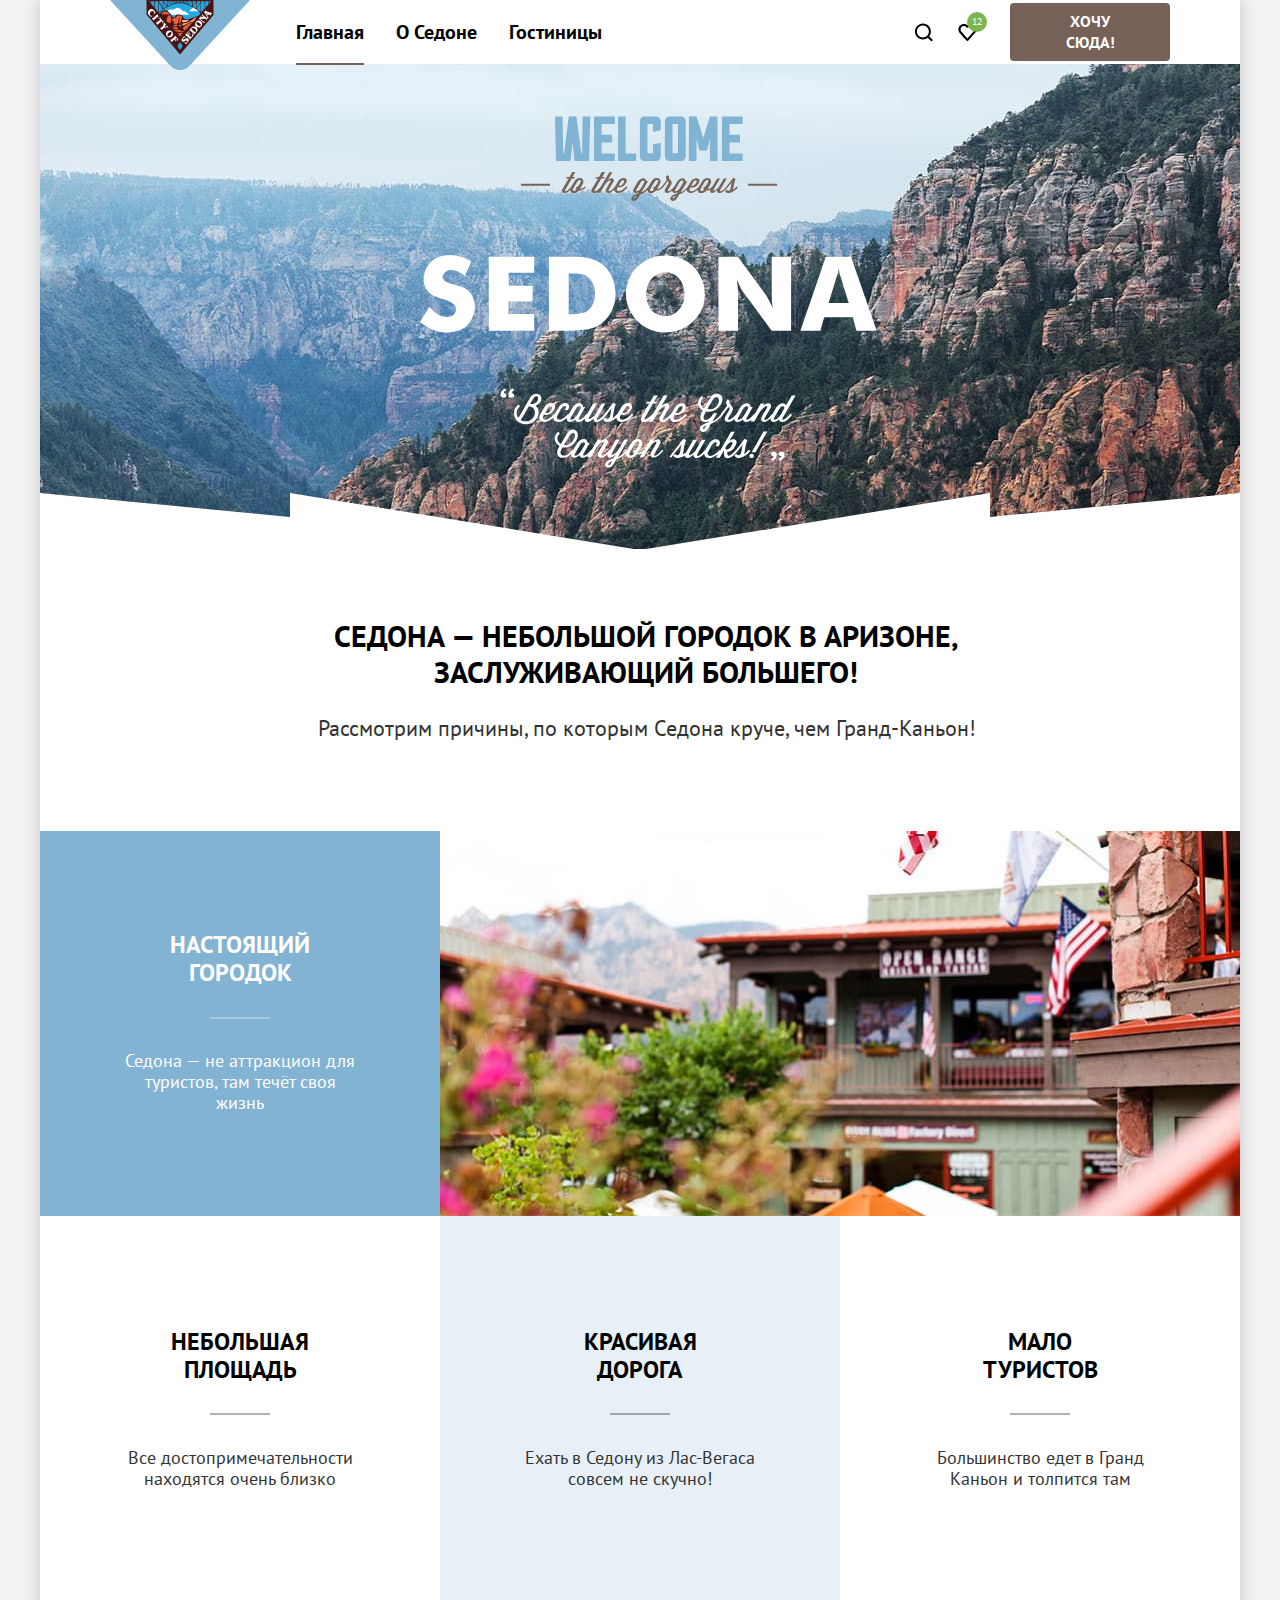
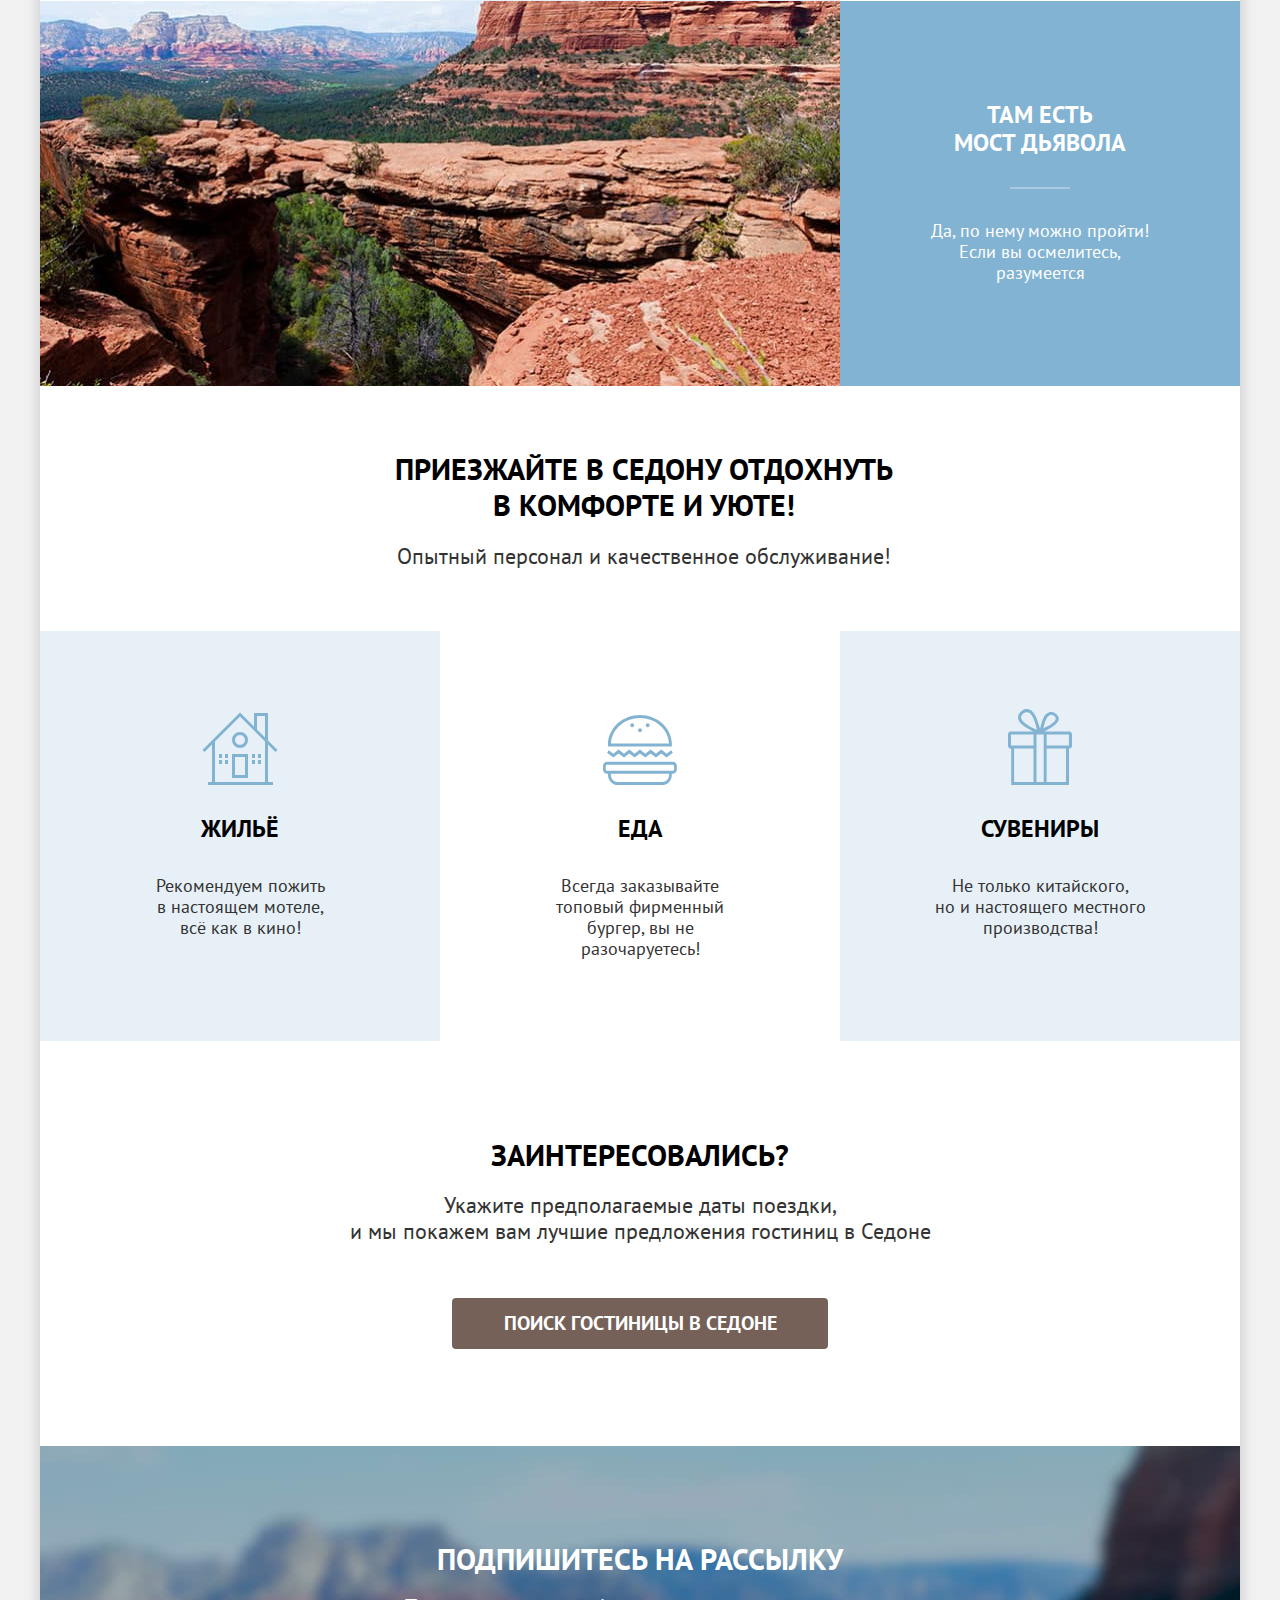
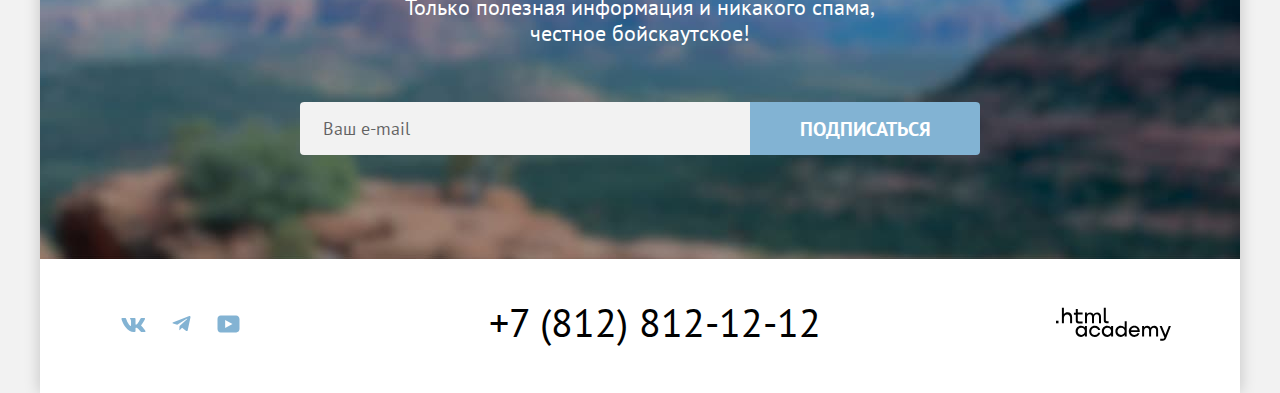
==== index.html @ 220ce532 "Исправляет наполнение контента для  services__card" ====
<!DOCTYPE html>
<html lang="ru">

  <head>
    <meta charset="utf-8">
    <title>HTML Academy: Главная Седона</title>
    <link rel="icon" href="favicon.ico">
    <link rel="icon" type="image/png" sizes="32x32" href="images/favicon.png">
    <link rel="stylesheet" href="./styles/styles.css">
  </head>

  <body>
    <div class="main-container page-shadow">
      <header class="page-header" data-test="header">
        <nav class="page-header__nav">
          <a class="header-logo">
            <img width="140" height="70" src="./images/header-logo.svg" alt="header logo">
          </a>
          <ul class="nav-list menu__nav-list">
            <li class="menu__nav-item">
              <a class="menu__nav-link nav-link-current">Главная</a>
            </li>
            <li class="menu__nav-item">
              <a href="#" class="menu__nav-link">О седоне</a>
            </li>
            <li class="menu__nav-item">
              <a href="./catalog.html" class="menu__nav-link">Гостиницы</a>
            </li>
          </ul>

          <ul class="nav-list menu__nav-user">
            <li class="menu__nav-user-item">
              <a href="#" class="menu__nav-user-link menu__nav-user-search">
                <span class="visually-hidden">Поиск</span>
              </a>
            </li>
            <li class="menu__nav-user-item">
              <a href="#" class="menu__nav-user-link sedona icon-heart">
                <span class="favorite-decor" data-quantity="12"></span>
                <span class="visually-hidden">Избранное</span>
              </a>
            </li>
            <li class="menu__nav-user-item">
              <a href="#" class="menu__nav-user-link btn page-header-btn">Хочу сюда!</a>
            </li>
          </ul>
        </nav>
      </header>
      <main class="main" data-test="main">
        <section class="hero" data-test="hero">
          <h1 class="visually-hidden">Сайт Седона</h1>
          <div class="hero__banner">
            <img width="458" height="352" class="page-header__content__banner-img" src="./images/welcome.svg"
              alt="Welcome to the gogeou sedona 'Becouse the yand canyon aucra!'">
          </div>
        </section>
        <section class="advantages" data-test="advantages">
          <header class="advantages__header">
            <h2 class="title advantages__header-title">
              Седона — небольшой городок в Аризоне, заслуживающий большего!
            </h2>
            <p class="subtext advantages__header-subtitle">
              Рассмотрим причины, по которым Седона круче, чем Гранд-Каньон!
            </p>
          </header>
          <ul class="advantages-list">
            <li class="advantages-item">
              <div class="advantages-item__wrap">
                <div class="advantages__content">
                  <h3 class="advantages__content-title title-primary">Настоящий<br>городок</h3>
                  <p class="advantages__content-subtitle subtext-primary">
                    Седона — не аттракцион для туристов, там течёт своя жизнь
                  </p>
                </div>
                <img width="800" height="352" class="advantages__content-img" src="./images/main-building.jpg"
                  alt="здания с флагами">
              </div>
            </li>
            <li class="advantages-item">
              <div class="advantages-card__wrap">
                <h3 class="advantages__card-title title-primary">Небольшая<br>площадь</h3>
                <p class="advantages__card-text subtext-primary">
                  Все достопримечательности<br>находятся очень близко
                </p>
              </div>
            </li>
            <li class="advantages-item advantages--opacity">
              <div class="advantages-card__wrap">
                <h3 class="advantages__card-title title-primary">Красивая<br>дорога</h3>
                <p class="advantages__card-text subtext-primary">
                  Ехать в Седону из Лас-Вегаса совсем не скучно!
                </p>
              </div>
            </li>
            <li class="advantages-item">
              <div class="advantages-card__wrap">
                <h3 class="advantages__card-title title-primary">Мало<br>туристов</h3>
                <p class="advantages__card-text subtext-primary">
                  Большинство едет в Гранд<br>Каньон и толпится там
                </p>
              </div>
            </li>
            <li class="advantages-item">
              <div class="advantages-item__wrap">
                <img width="800" height="385" class="advantages__content-img" src="./images/rocks.jpg"
                  alt="Деревья на скалах">
                <div class="advantages__content">
                  <h3 class="advantages__content-title title-primary">Там есть<br>мост дьявола</h3>
                  <p class="advantages__content-subtitle subtext-primary">
                    Да, по нему можно пройти! Если вы осмелитесь, разумеется
                  </p>
                </div>
              </div>
            </li>
          </ul>
        </section>
        <section class="services">
          <header class="services__header">
            <h2 class="title services-title">Приезжайте в Седону отдохнуть<br>в комфорте и уюте!</h2>
            <p class="subtext services-text">Опытный персонал и качественное обслуживание!</p>
          </header>
          <ul class="services__cards">
            <li class="services__card services__card--opacity icon-advantage-1">
              <h3 class="services__card-title title-primary">Жильё</h3>
              <p class="services__card-text subtext-primary">
                Рекомендуем пожить<br>в настоящем мотеле,<br>всё как в кино!
              </p>
            </li>
            <li class="services__card icon-advantage-2">
              <span class="icon-advantage "></span>
              <h3 class="services__card-title title-primary">Еда</h3>
              <p class="services__card-text subtext-primary">Всегда заказывайте топовый&nbsp;фирменный бургер, вы не
                разочаруетесь!
              </p>
            </li>
            <li class="services__card services__card--opacity icon-advantage-3">
              <h3 class="services__card-title title-primary">Сувениры</h3>
              <p class="services__card-text subtext-primary">Не только китайского,<br>но и настоящего местного
                производства!
              </p>
            </li>
          </ul>
        </section>
        <section class="search__hotel" data-test="search">
          <div class="search__hotel__block">
            <h2 class="search__hotel-title title">Заинтересовались?</h2>
            <p class="search__hotel-subtext subtext">
              Укажите предполагаемые даты поездки,<br>и мы покажем вам лучшие предложения гостиниц в Седоне
            </p>
            <a class="btn search__hotel-btn" href="#">
              Поиск гостиницы в седоне
            </a>
          </div>
        </section>
        <section class="sending sending--bg" data-test="subscribe">
          <h2 class="title sending__top-title">Подпишитесь на рассылку</h2>
          <p class="subtext sending-text">Только полезная информация и никакого спама,<br>честное бойскаутское!</p>
          <form class="sending__form" action="https://echo.htmlacademy.ru/" method="post">
            <label class="visually-hidden" for="sending-email">Ваш email</label>
            <input class="sending-input" type="email" id="sending-email" name="sending-email" placeholder="Ваш e-mail">
            <button class="btn sending-btn" type="submit">Подписаться</button>
          </form>
        </section>
      </main>
      <footer class="footer" data-test="footer">
        <div class="footer__wrap">
          <ul class="footer__social-list">
            <li class="footer__social-item">
              <a class="footer__social-link icon-vk" href="https://vk.com/htmlacademy" target="_blank">
                <span class="visually-hidden">Перейти на страницу htmlacademy ВКонтакте</span>
                <svg xmlns="http://www.w3.org/2000/svg" width="25" height="14" fill="none">
                  <path fill="#83B3D3" fill-rule="evenodd"
                    d="M23.95.948c.166-.546 0-.948-.795-.948H20.53c-.668 0-.976.347-1.143.73 0 0-1.335 3.196-3.226 5.272-.612.602-.89.793-1.224.793-.167 0-.418-.191-.418-.738V.948c0-.656-.184-.948-.74-.948H9.65c-.417 0-.668.304-.668.593 0 .621.946.765 1.043 2.513v3.798c0 .833-.153.984-.487.984-.89 0-3.055-3.211-4.34-6.885C4.949.288 4.698 0 4.027 0H1.4C.65 0 .5.347.5.73c0 .682.89 4.07 4.145 8.551C6.815 12.341 9.87 14 12.653 14c1.669 0 1.875-.368 1.875-1.003v-2.313c0-.737.158-.884.687-.884.39 0 1.057.192 2.615 1.667C19.61 13.216 19.903 14 20.905 14h2.625c.75 0 1.126-.368.91-1.096-.238-.724-1.088-1.775-2.215-3.022-.612-.71-1.53-1.475-1.81-1.858-.388-.491-.277-.71 0-1.147 0 0 3.2-4.426 3.534-5.929Z"
                    clip-rule="evenodd" />
                </svg>
              </a>
            </li>
            <li class="footer__social-item">
              <a class="footer__social-link icon-telegram" href="https://t.me/htmlacademy" target="_blank">
                <span class="visually-hidden">Перейти на телеграм канал htmlacademy</span>
                <svg xmlns="http://www.w3.org/2000/svg" width="19" height="16" fill="none">
                  <path fill="#83B3D3"
                    d="M17.285.1 1.341 6.247c-1.088.437-1.082 1.044-.2 1.315L5.235 8.84l9.471-5.976c.448-.273.857-.126.52.172L7.554 9.962h-.002.002l-.282 4.22c.413 0 .596-.19.828-.413l1.988-1.934 4.136 3.055c.763.42 1.31.204 1.5-.706L18.438 1.39c.278-1.114-.425-1.619-1.153-1.29Z" />
                </svg>
              </a>
            </li>
            <li class="footer__social-item">
              <a class="footer__social-link icon-youtube" href="https://www.youtube.com/user/htmlacademyru"
                target="_blank">
                <span class="visually-hidden">Перейти на ютуб канал htmlacademy</span>
                <svg xmlns="http://www.w3.org/2000/svg" width="23" height="18" fill="none">
                  <path fill="#83B3D3"
                    d="M19.107.5H3.674C1.814.5.5 2.094.5 3.9v10.094c0 1.912 1.314 3.506 3.174 3.506h15.652c1.642 0 3.174-1.594 3.174-3.4V3.9C22.281 2.094 20.968.5 19.107.5ZM8.162 13.037V4.963L15.495 9l-7.333 4.037Z" />
                </svg>
              </a>
            </li>
          </ul>
          <a href="tel:+78128121212" class="footer__phone">+7 (812) 812-12-12</a>
          <a href="https://htmlacademy.ru/" target="_blank">
            <span class="visually-hidden">Перейти на сайт htmlacademy.ru</span>
            <svg class="footer__logo-link" xmlns="http://www.w3.org/2000/svg" width="115" height="34"
              viewBox="0 0 115 34" fill="none">
              <path d="M0 13.7232V16.3232H2.5V13.7232H0Z" />
              <path
                d="M11.6 5.32324C10 5.32324 8.8 6.02324 8 7.02324H7.9V0.823242H5.9V16.3232H7.9V11.0232C7.9 8.92324 9.2 7.42324 11.2 7.42324C13 7.42324 14.1 8.82324 14.1 10.6232V16.3232H16.1V10.2232C16.2 7.22324 14.3 5.32324 11.6 5.32324Z" />
              <path
                d="M26.6 5.62324H21.8V1.92324H19.8V5.72324H17.9V7.72324H19.8V13.7232C19.8 15.4232 20.8 16.4232 22.5 16.4232H26.6V14.4232H22.9C22.2 14.4232 21.8 14.0232 21.8 13.3232V7.62324H26.6V5.62324Z" />
              <path
                d="M41.1 5.42324C39.5 5.42324 38.2 6.22324 37.6 7.52324H37.5C36.9 6.32324 35.7 5.42324 34.1 5.42324C32.7 5.42324 31.6 6.22324 31 7.22324H30.9V5.62324H29V16.2232H31V10.8232C31 8.82324 32 7.32324 33.6 7.32324C35.1 7.32324 36 8.32324 36 9.92324V16.2232H38V10.6232C38 8.22324 39.4 7.32324 40.6 7.32324C42.1 7.32324 43 8.32324 43 9.92324V16.2232H45V9.72324C45.1 7.22324 43.6 5.42324 41.1 5.42324Z" />
              <path
                d="M47.8 13.5232C47.8 15.2232 48.8 16.2232 50.6 16.2232H52.6V14.2232H50.9C50.2 14.2232 49.8 13.8232 49.8 13.1232V0.823242H47.8V13.5232Z" />
              <path
                d="M28.9 20.5232C28 19.4232 26.7 18.7232 25 18.7232C21.9 18.7232 19.6 21.0232 19.6 24.3232C19.6 27.6232 21.9 29.9232 25 29.9232C26.8 29.9232 28 29.1232 28.8 28.0232H28.9V29.6232H30.9V19.0232H28.9V20.5232ZM25.3 27.9232C23.1 27.9232 21.7 26.3232 21.7 24.3232C21.7 22.3232 23.1 20.7232 25.3 20.7232C27.5 20.7232 28.9 22.3232 28.9 24.3232C28.9 26.2232 27.5 27.9232 25.3 27.9232Z" />
              <path
                d="M44.2 22.8232C43.7 20.4232 41.6 18.7232 38.8 18.7232C35.4 18.7232 33.2 21.2232 33.2 24.3232C33.2 27.4232 35.4 29.9232 38.8 29.9232C41.6 29.9232 43.7 28.1232 44.2 25.7232H42.1C41.7 27.0232 40.4 28.0232 38.8 28.0232C36.6 28.0232 35.2 26.4232 35.2 24.4232C35.2 22.4232 36.6 20.8232 38.8 20.8232C40.4 20.8232 41.6 21.8232 42.1 23.0232H44.2V22.8232Z" />
              <path
                d="M55.1 20.5232C54.2 19.4232 52.9 18.7232 51.2 18.7232C48.1 18.7232 45.8 21.0232 45.8 24.3232C45.8 27.6232 48.1 29.9232 51.2 29.9232C53 29.9232 54.2 29.1232 55 28.0232H55.1V29.6232H57.1V19.0232H55.1V20.5232ZM51.5 27.9232C49.3 27.9232 47.9 26.3232 47.9 24.3232C47.9 22.3232 49.3 20.7232 51.5 20.7232C53.7 20.7232 55.1 22.3232 55.1 24.3232C55.1 26.2232 53.6 27.9232 51.5 27.9232Z" />
              <path
                d="M68.7 20.6232C67.8 19.5232 66.5 18.7232 64.8 18.7232C61.7 18.7232 59.4 21.0232 59.4 24.3232C59.4 27.6232 61.6 29.9232 64.8 29.9232C66.5 29.9232 67.8 29.1232 68.6 28.1232H68.7V29.6232H70.7V14.2232H68.7V20.6232ZM65.1 27.9232C62.9 27.9232 61.5 26.3232 61.5 24.3232C61.5 22.3232 62.9 20.7232 65.1 20.7232C67.3 20.7232 68.7 22.3232 68.7 24.3232C68.6 26.3232 67.2 27.9232 65.1 27.9232Z" />
              <path
                d="M78.3 18.7232C75 18.7232 72.8 21.2232 72.8 24.3232C72.8 27.3232 74.9 29.9232 78.3 29.9232C80.8 29.9232 82.8 28.6232 83.5 26.3232H81.4C80.9 27.3232 79.8 27.9232 78.4 27.9232C76.5 27.9232 75.1 26.6232 75 25.0232H83.8C84 21.4232 81.8 18.7232 78.3 18.7232ZM78.3 20.6232C80 20.6232 81.3 21.6232 81.6 23.2232H75.1C75.4 21.7232 76.6 20.6232 78.3 20.6232Z" />
              <path
                d="M98.2 18.7232C96.6 18.7232 95.3 19.5232 94.6 20.7232H94.5C93.9 19.5232 92.7 18.7232 91.1 18.7232C89.7 18.7232 88.6 19.4232 88 20.5232V19.0232H86.1V29.6232H88.1V24.2232C88.1 22.2232 89.1 20.8232 90.7 20.7232C92.2 20.7232 93.1 21.7232 93.1 23.3232V29.6232H95.1V24.0232C95.1 21.6232 96.5 20.7232 97.7 20.7232C99.2 20.7232 100.1 21.7232 100.1 23.3232V29.6232H102.1V23.1232C102.2 20.5232 100.7 18.7232 98.2 18.7232Z" />
              <path
                d="M109.4 27.8232L105.8 18.9232H103.6L108.4 30.5232C108.1 31.4232 107.7 31.7232 106.7 31.7232H104.2V33.7232H106.7C108.5 33.7232 109.5 32.9232 110.2 31.1232L114.9 18.9232H112.8L109.4 27.8232Z" />
            </svg>
          </a>
        </div>
      </footer>
      <div class="modal__wrapper visually-hidden">
        <div class="modal modal__size">
          <button class="icon-close-btn" id="close" type="button">
            <span class="visually-hidden">Закрыть модальное окно</span>
            <svg xmlns="http://www.w3.org/2000/svg" width="15" height="14" fill="none">
              <path fill="#000"
                d="M14.393 1.292 13.1 0 7.394 5.708 1.685 0 .393 1.292 6.1 7 .393 12.708 1.685 14l5.708-5.708L13.1 14l1.292-1.292L8.685 7l5.708-5.708Z" />
            </svg>
          </button>
          <section class="modal__content">
            <h2 class="title modal-title">Поиск гостиницы в Седоне</h2>
            <form class="modal-form" action="https://echo.htmlacademy.ru/" method="post">
              <div class="field-group modal-form-date">
                <label class="form-label" for="modal-arrival-date">
                  Дата заезда:
                  <span class="modal-arrival-date-subtext">Мы не можем отправить вас в прошлое.</span>
                </label>
                <input class="field" type="text" id="modal-arrival-date" name="modal-arrival-date"
                  placeholder="27 апреля 2020">
              </div>
              <div class="field-group modal-form-date">
                <label class="form-label" for="modal-departure-date">
                  Дата выезда:</label>
                <span class="modal-departure-date-subtext">На эти даты есть свободные номера. Пока есть.</span>
                <input class="field" type="text" id="modal-departure-date" name="modal-departure-date"
                  placeholder="1 сентября 2023">
              </div>
              <div class="modal-form-number-wrap">
                <div class="field-group modal-form-number-adults">
                  <label class="form-label" for="modal-number-adults">
                    Взрослые:</label>
                  <div class="modal-number-input">
                    <button class="modal-number-btn-minus" type="button">
                      <span class="visually-hidden">Уменьшить количество билетов</span>
                      <span class="icon-btn-minus">
                        <svg width="20" height="20" viewBox="0 0 20 20" fill="none" xmlns="http://www.w3.org/2000/svg">
                          <path class="icon-btn-path" d="M3 9V11H17V9H3Z" fill="#756157" />
                        </svg>
                      </span>
                    </button>
                    <input class="field" type="number" id="modal-number-adults" name="modal-number-adults" min="0"
                      placeholder="2">
                    <button class="modal-number-btn-plus" type="button">
                      <span class="visually-hidden">Увеличить количество билетов</span>
                      <span class="icon-btn-plus">
                        <svg xmlns="http://www.w3.org/2000/svg" width="14" height="14" fill="none">
                          <path class="icon-btn-path" fill="#000" d="M14 6H8V0H6v6H0v2h6v6h2V8h6V6Z" />
                        </svg>
                      </span>
                    </button>
                  </div>
                </div>
                <div class="field-group modal-form-number-kids">
                  <label class="form-label" for="modal-number-kids">
                    Дети:</label>
                  <span class="tooltip">
                    <button class="tooltip-toggle tooltip-icon" type="button" aria-labelledby="tooltip-label-date">
                    </button>
                    <span class="tooltip-text" role="tooltip" id="tooltip-label-date">Укажите количество детей, которые
                      будут с вами, возраст которых от 6 до 18 лет. Дети<br>до 6 лет размещаются бесплатно.</span>
                  </span>
                  <div class="modal-number-input">
                    <button class="modal-number-btn-minus" type="button">
                      <span class="visually-hidden">Уменьшить количество билетов</span>
                      <span class="icon-btn-minus">
                        <svg width="20" height="20" viewBox="0 0 20 20" fill="none" xmlns="http://www.w3.org/2000/svg">
                          <path class="icon-btn-path" d="M3 9V11H17V9H3Z" fill="#756157" />
                        </svg>
                      </span>
                    </button>
                    <input class="field" type="number" id="modal-number-kids" name="modal-number-kids" min="0"
                      placeholder="2">
                    <button class="modal-number-btn-plus" type="button">
                      <span class="visually-hidden">Увеличить количество билетов</span>
                      <span class="icon-btn-plus">
                        <svg xmlns="http://www.w3.org/2000/svg" width="14" height="14" fill="none">
                          <path class="icon-btn-path" fill="#000" d="M14 6H8V0H6v6H0v2h6v6h2V8h6V6Z" />
                        </svg>
                      </span>
                    </button>
                  </div>
                </div>
              </div>
              <button type="submit" class="btn modal-search">Найти</button>
            </form>
          </section>
        </div>
      </div>
    </div>
  </body>

</html>
---- styles/styles.css ----
/* Font */

@font-face {
  font-family: "PT Sans";
  font-style: normal;
  font-weight: 400;
  src: local("PT Sans"),
    url("../fonts/ptsans-400.woff2") format("woff2");
  font-display: swap;

}

@font-face {
  font-family: "PT Sans";
  font-style: normal;
  font-weight: 700;
  src: local("PT Sans"),
    url("../fonts/ptsans-700.woff2") format("woff2");
  font-display: swap;

}

:root {
  /* Font */

  --fw-regular: 400;
  --fw-bold: 700;

  /* color */

  /* Text */
  --color-text-primary: #000;
  --color-text-secondary: #333;
  --color-text-brown: #756157;
  --color-text-error: #ff5757;
  --color-text-write: #fff;
  --color-text-opacity: rgba(255, 255, 255, 0.3);

  /* Battons */
  --color-btn-primary: #756157;
  --color-btn-secondary: #82b3d3;
  --color-btn-selected: #7db54f;
  --color-btn-number: rgba(117, 97, 87, 0.30);

  /* Background */
  --bg-basic: rgba(0, 0, 0, 0.30);
  --bg-primary: #82b3d3;
  --bg-secondary: rgba(131, 179, 211);
  --bg-white: #ffffff;

  /* Icons */

  --ico-basic: #000;
  --ico-secondary: #83b3d3;
  --ico-inscriptions: #7db54f;

  /* Forms */

  --form-input: #3f5e72;
  --form-dark-element: #e5e5e5;
  --form-light-element: #f2f2f2;

}

*,
*::before,
*::after {
  box-sizing: border-box;
}


body {
  font-family: "PT Sans", sans-serif;
  font-weight: 400;
  font-size: 18px;
  line-height: 21px;
  background-color: #f2f2f2;
  margin: 0;
  min-width: 1200px;
  height: 100vh;
}

html {
  height: 100%;
}

.main {
  min-height: 100%;
  flex-grow: 1;
}

.footer {
  flex-shrink: 0;
  background: #000;
}

img {
  max-width: 100%;
  height: auto;
  object-fit: contain;

}

.main-container {
  display: flex;
  flex-direction: column;
  min-height: 100%;
  width: 1200px;
  margin: 0 auto;

}

.page-shadow {
  box-shadow: 0 0 15px 0 rgba(0, 0, 0, 0.20);
}

/* General styles */

/* BUTTONS */

.btn {
  height: auto;
  color: var(--color-text-write);
  font-size: 16px;
  text-transform: uppercase;
  font-family: inherit;
  font-weight: var(--fw-bold);
  border-radius: 4px;
  text-align: center;
  text-decoration: none;
  border: none;
  display: inline-block;
  cursor: pointer;
}

.btn:disabled,
.btn:disabled:hover,
.btn:disabled:active,
.btn:disabled:focus {
  opacity: 0.7;
  background-color: #e5e5e5e6;
  cursor: no-drop;
}

.filters__btn-reset:disabled,
.filters__btn-reset:hover:disabled {
  background-color: transparent;
  opacity: 0.9;
  color: rgba(255, 255, 255, 0.999);
}

.details-btn {
  display: inline-block;
  width: 140px;
  background-color: var(--color-btn-primary);
  padding: 8px 26px;
  cursor: pointer;
  text-align: center;
  transition: background-color 0.3s ease-in-out;
}


.details-btn:hover,
.sending-btn:hover {
  background-color: #615048;
}

.details-btn:focus {
  color: #9e9889;
}

.details-btn:active,
.search__hotel-btn:active {
  color: rgba(255, 255, 255, 0.30);
  background-color: #756157;
}

.sending-btn:active,
.modal-search:active,
.filters__btn-apply:active,
.favorites-btn:active {
  color: rgba(255, 255, 255, 0.30);
  background-color: var(--bg-primary);
}

.favorites-btn {
  display: inline-block;
  width: 140px;
  background-color: var(--color-btn-secondary);
  padding: 8px 12px;
  transition: background-color 0.3s ease-in-out;
}

.sending-btn {
  width: 230px;
  border-radius: 0 4px 4px 0;
  background-color: var(--bg-primary);
  padding: 13px 50px 13px 50px;
  font-size: 20px;
  text-align: center;
  transition: background-color 0.3s ease-in-out;
}

.modal-search {
  width: 100%;
  height: 60px;
  line-height: 60px;
  background-color: var(--bg-primary);
  text-align: center;
  margin: 48px auto 0 auto;
  transition: background-color 0.3s ease-in-out;
  border-radius: 10px;
}

.favorites-btn:hover,
.sending-btn:hover,
.modal-search:hover {
  background-color: #68A2CA;
}

.favorites-btn--active {
  background-color: var(--color-btn-selected);
}

.favorites-btn--active:hover,
.favorites-btn--active:active {
  background-color: #6c9e42;
}

.filters__btn-apply {
  padding: 8px 50px;
  width: 190px;
  background-color: var(--color-btn-secondary);
  text-align: center;
  transition: background-color 0.3s ease-in-out;
}

.filters__btn-apply:hover {
  background-color: #68a2ca;
}

.filters__btn-reset {
  padding: 0 50px;
  margin-top: 29px;
  width: 190px;
  height: auto;
  transition: all 0.2s ease-in;
  background: transparent;
  border: 4px solid transparent;

}

.filters__btn-reset:hover {
  color: rgba(255, 255, 255, 0.7);

}

.filters__btn-reset:focus {
  border: 4px solid var(--color-btn-secondary);

}

.filters__btn-reset:active {
  background: transparent;
}

/* END BUTTONS */

.title {

  color: var(--color-text-primary);
  text-align: center;
  font-size: 30px;
  font-weight: 700;
  line-height: 36px;
  text-transform: uppercase;
}

.title-primary {
  margin-bottom: 60px;
  color: var(--color-text-write);
  font-size: 24px;
  text-align: center;
  font-weight: var(--fw-bold);
  line-height: 28px;
  text-transform: uppercase;
}

.subtext {
  color: var(--color-text-secondary);
  text-align: center;
  font-size: 22px;
  font-weight: var(--fw-regular);
  line-height: 26px;
}


.subtext-primary {
  color: var(--bg-white);
  text-align: center;
  font-size: 18px;
  font-weight: var(--fw-regular);
  line-height: 21px;
}

/* Helper styles */

.visually-hidden {
  position: absolute;
  width: 1px;
  height: 1px;
  margin: -1px;
  padding: 0;
  border: 0;
  clip: rect(0 0 0 0);
  overflow: hidden;
}

/* *** -Start Main Page- ***  */

/* START MODAL SEARCH HOTEL SEDONA */


/* MODAL SEARCH HOTEL SEDONA END */



/* -- Page__Header -- */

.page-header {
  z-index: 3;
  background-color: var(--bg-white);

}

.page-header__nav {
  display: flex;
  max-height: 64px;

}

.header-logo {
  margin-left: 70px;
  z-index: 1;
}

.nav-list {
  display: flex;
  justify-content: center;
  align-items: center;
  margin: 0;
  padding: 0;


}

.menu__nav-list {
  margin-left: 46px;
  gap: 32px;
  font-weight: var(--fw-bold);
  list-style: none;

}

.menu__nav-item {
  list-style: none;
}

.menu__nav-link {
  position: relative;
  color: var(--color-text-primary);
  font-size: 20px;
  font-weight: var(--fw-bold);
  text-decoration: none;
  text-transform: capitalize;
  transition: 0.3s ease-in;
}

.menu__nav-link::before {
  position: absolute;
  content: "";
  left: 0;
  right: 0;
  bottom: -20px;
  background-color: var(--color-btn-primary);
  width: 0;
  transition: all 0.3s ease-in;
  z-index: 2;
}

.menu__nav-link:hover::before {
  width: 100%;
  height: 3px;
}

.nav-link-current {
  position: relative;
  font-size: 20px;
  font-weight: 700;
  text-transform: capitalize;
  transition: 0.3s ease-in;
}

.nav-link-current::before {
  position: absolute;
  content: "";
  width: 100%;
  height: 2px;
  right: 0;
  left: 0;
  bottom: -20px;
  background-color: var(--color-btn-primary);
}

.menu__nav-user {
  margin-left: auto;
  margin-right: 70px;
}

.menu__nav-user-item {
  list-style: none;
}

.menu__nav-user-search {
  display: block;
  width: 20px;
  height: 20px;
  background-repeat: no-repeat;
  background-position: center;
  background-image: url('../images/icons/search.svg');
}

.icon-heart {
  position: relative;
  width: 19px;
  height: 17px;
  display: block;
  margin: 0 33px 0 25px;
  background-repeat: no-repeat;
  background-position: center;
  background-image: url('../images/icons/heart.svg');
}

.favorite-decor::after {
  position: absolute;
  content: attr(data-quantity);
  top: -12px;
  right: -10px;
  width: 20px;
  height: 20px;
  color: var(--color-text-write);
  font-size: 10px;
  font-weight: var(--fw-regular);
  line-height: 20px;
  text-align: center;
  background-color: var(--color-btn-selected);
  border-radius: 50%;
}

.page-header-btn {
  width: 160px;
  padding: 8px 34px 8px 34px;
  text-transform: uppercase;
  color: var(--color-text-write);
  background-color: var(--color-btn-primary);
  font-size: 16px;
  transition: background-color 0.3s ease-in-out;

}

.page-header-btn:hover {
  background-color: #615048;

}

.page-header-btn:active {
  opacity: 0.8;

}

/* --Section Hero-- */

.hero {
  min-height: 485px;
  background-image: url('../images/hero-bg.jpg');
  background-size: cover;
  background-repeat: no-repeat;
  position: relative;


}

.hero::after {
  position: absolute;
  content: "";
  left: 0;
  right: 0;
  bottom: -1px;
  background-image: url('../images/hero-bg-decor.svg');
  background-repeat: no-repeat;
  background-position: bottom center;
  z-index: 2;
  width: 100%;
  height: 57px;
}

.hero__banner {
  text-align: center;

}

.page-header__content__banner-img {
  margin: 52px -18px 0 auto;

}

/* --Section Advantages-- */

.advantages {
  width: 100%;
  background-color: var(--bg-white);
}

.advantages__header {
  max-width: 652px;
  margin: 0 auto;
  padding: 45px 0 90px 0;



}

.advantages__header-title {
  margin: 24px -12px 25px 0;

}

.advantages__header-subtitle {
  margin: 25px -13px 0 0;
}

.advantages-list {
  padding: 0;
  margin: 0;
  display: flex;
  flex-wrap: wrap;
}

.advantages-item {
  list-style: none;
}

.advantages-item__wrap {
  display: flex;
  min-height: 352px;

}

.advantages__content {
  max-width: 400px;
  text-align: center;
  padding: 100px 80px 82px 80px;
  background-color: var(--bg-primary);

}

.advantages__content-title {
  position: relative;
  margin: 0;
}

.advantages__content-title::after {
  position: absolute;
  content: '';
  width: 60px;
  height: 2px;
  left: 50%;
  right: 50%;
  transform: translate(-50%, -50%);
  bottom: -33px;
  background-color: rgba(255, 255, 255, 0.30);
}


.advantages__content-subtitle {
  margin: 63px 0 0 0;
}

.advantages-card__wrap {
  display: flex;

}

.advantages-card__wrap {
  padding: 88px 85px 112px 85px;
  display: flex;
  flex-direction: column;
  width: 400px;
}


.advantages--opacity {
  background-color: rgba(131, 179, 211, 0.20);
}

.advantages__card-title {
  position: relative;
  color: var(--color-text-primary);
  margin-bottom: 63px
}

.advantages__card-title::after {
  position: absolute;
  content: '';
  width: 60px;
  height: 2px;
  left: 50%;
  right: 50%;
  transform: translate(-50%, -50%);
  bottom: -32px;
  background: rgba(0, 0, 0, 0.30);
}



.advantages__card-text {
  color: var(--color-text-secondary);
  margin: 0 0 0 0;
}

/* --Section services-- */
.services {
  background-color: var(--bg-white);
}

.services__header {
  max-width: 655px;
  margin: 0 auto 62px auto;
  padding: 41px 0 0 0;
}

.services-title {
  margin: 24px -8px 20px 0;

}

.services-text {
  margin: 0 -7px 0 0
}

.services__cards {
  width: 100%;
  display: flex;
  flex-wrap: wrap;
  padding: 0;
  margin: 0;
}

.services__card {
  display: flex;
  flex-direction: column;
  flex: 1 0 auto;
  position: relative;
  width: 400px;
  padding: 160px 85px 64px 85px;
  list-style: none;
}

.icon-advantage-1::after {
  display: block;
  position: absolute;
  content: '';
  width: 84px;
  height: 84px;
  top: 115px;
  left: 50%;
  right: 50%;
  transform: translate(-50%, -50%);
  background-image: url('../images/icons/advantage-icon-1.svg');
  background-position: center;
  background-repeat: no-repeat;
}

.icon-advantage-2::before {
  position: absolute;
  content: '';
  width: 84px;
  height: 84px;
  transform: translate(-50%, -50%);
  top: 115px;
  left: 50%;
  right: 50%;
  bottom: 49%;
  background-image: url('../images/icons/advantage-icon-2.svg');
  background-position: center;
  background-repeat: no-repeat;
}

.icon-advantage-3::before {
  position: absolute;
  content: '';
  width: 84px;
  height: 84px;
  transform: translate(-50%, -50%);
  top: 115px;
  left: 50%;
  right: 50%;
  bottom: 48%;
  background-image: url('../images/icons/advantage-icon-3.svg');
  background-position: center;
  background-repeat: no-repeat;

}

.services__card--opacity {
  background-color: rgba(131, 179, 211, 0.20);

}

.services__card-title {
  color: var(--color-text-primary);
  margin-bottom: 14px;
}

.services__card-text {
  color: var(--color-text-secondary);
}

/* Search Hotel */

.search__hotel {
  padding: 71px 0 97px 0;
  background-color: var(--bg-white);
}

.search__hotel__block {
  max-width: 600px;
  margin: 0 auto;
}

.search__hotel-title {
  margin: 25px 0 20px 0;

}

.search__hotel-subtext {
  margin: -1px 0 54px 0;
  text-align: center;
  color: var(--color-text-secondary);
}

.search__hotel-btn {
  display: block;
  width: 376px;
  padding: 15px 50px 15px 50px;
  margin: 0 auto;
  text-align: center;
  font-size: 20px;
  background-color: var(--color-btn-primary);
  transition: background-color 0.3s ease-in-out;
}

.search__hotel-btn:hover {
  background-color: #615048;
}


/* Search Hotel Modal */

.modal__wrapper {
  position: fixed;
  left: 0;
  top: 0;
  display: flex;
  width: 100%;
  height: 100%;
  background-color: rgba(242, 242, 242, 0.8);
  z-index: 99;
}

.modal {
  position: relative;
  padding: 64px 70px;
  margin: auto;
  background-color: #fff;
  border-radius: 30px;
  box-shadow: 0 25px 50px 0 rgba(0, 0, 0, 0.15);
}

.modal__size {
  width: 720px;
}

.modal__content {}

.modal-form {
  margin: 0;
}

.icon-close-btn {
  display: flex;
  justify-content: center;
  align-items: center;
  padding: 0;
  position: absolute;
  content: '';
  top: 69px;
  right: 52px;
  width: 52px;
  height: 52px;
  cursor: pointer;
  outline: transparent;
  border-radius: 50%;
  border: none;
  background-color: #f2f2f2;
  background-repeat: no-repeat;
  background-position: center;
  transition: all 0.3s ease-in-out;
}

.icon-close-btn:focus {
  outline: 4px solid #83b3d3;
}

.icon-close-btn:hover {
  background-color: #e6e6e6;
}

.icon-close-btn:active {
  fill: #e6e6e6;
  fill-opacity: 0.3;
}

.modal-title {
  margin: 3px 0 64px 0;
  text-align: left;
}

.field-group {
  display: flex;
  justify-content: center;
  align-items: center;
  max-width: 577px;
  height: 48px;
  margin: 0 0 48px 0;
  padding: 0;
  font-family: "PT Sans", sans-serif;


}

.modal-form-date {
  position: relative;
  gap: 18px;
}

.modal-form-date:after {
  position: absolute;
  content: '';
  right: 13px;
  top: 50%;
  transform: translate(-50%, -50%);
  width: 17px;
  height: 15px;
  background-image: url('../images/icons/calendar.svg');
  cursor: pointer;
}


.modal-arrival-date-subtext {
  position: absolute;
  content: '';
  top: 110%;
  left: 65.3%;
  right: 50%;
  bottom: 0;
  transform: translate(-50%, -50%);
  text-transform: none;
  width: 440px;
  color: var(--color-text-error);
  font-size: 16px;
  font-weight: var(--fw-regular);
  line-height: 21px;
}

.modal-departure-date-subtext {
  position: absolute;
  content: '';
  top: 110%;
  left: 56.1%;
  right: 50%;
  bottom: 0;
  transform: translate(-50%, -50%);
  text-transform: none;
  width: 440px;
  color: var(--color-text-secondary);
  font-size: 16px;
  font-weight: var(--fw-regular);
  line-height: 21px;
  text-align: center;
}



.form-label {
  width: 125px;
  color: var(--color-text-primary);
  font-size: 20px;
  font-weight: var(--fw-bold);
  text-transform: capitalize;
  cursor: pointer;
}


.modal-number-input {
  position: relative;
  background-color: #f2f2f2;
  width: 110px;
  height: 48px;
}

.modal-number-btn-minus,
.modal-number-btn-plus {
  position: absolute;
  padding: 0;
  margin: 0;
  right: 0;
  border: none;
  width: 40px;
  height: 48px;
  background-color: #f2f2f2;
  outline: 4px solid transparent;
  transition: outline 0.3s ease-in-out;
}

.modal-number-btn-minus:focus,
.modal-number-btn-plus:focus {
  outline: 4px solid #83B3D3;
}

.modal-number-btn-minus {
  left: 0;
}

.modal-number-btn-plus {
  right: 0;
}

.icon-btn-minus {
  position: absolute;
  content: '';
  width: 20px;
  height: 20px;
  top: 50%;
  left: 50%;
  right: 50%;
  transform: translate(-50%, -50%);
  cursor: pointer;
}

.icon-btn-minus,
.icon-btn-plus {
  cursor: pointer;

}

.icon-btn-path {
  fill: var(--color-btn-number);
}

.field {
  height: 48px;
  background: #f2f2f2;
  border-radius: 4px;
  border: 3px solid transparent;
  outline: 3px solid transparent;
  color: var(--color-text-primary);
  font-size: 18px;
  font-weight: var(--fw-bold);
  transition: all 0.2s ease-in;
}

.field:hover {
  background: #E6E6E6;
  outline: 0;
  outline-offset: 0;
}

.field:focus {
  border: 3px solid #83b3d3;
  background: #e6e6e6;
  outline: 0;
  outline-offset: 0;
}

.field[type="text"] {
  width: 440px;
  padding: 12px 13px;
  font-family: "PT Sans", sans-serif;
  font-size: 18px;
  font-weight: var(--fw-bold);
}

.field[type="number"] {
  padding: 14px 10px;
  width: 30px;
  height: 40px;
  position: absolute;
  left: 50%;
  right: 50%;
  top: 50%;
  transform: translate(-50%, -50%);
  background: transparent;
  border: none;
  outline: none;
  font-family: "PT Sans", sans-serif;
  font-size: 18px;
  font-weight: var(--fw-bold);

}

.field[type="number"]::-webkit-inner-spin-button,
.field[type="number"]::-webkit-outer-spin-button {
  -webkit-appearance: none;
}

.field::placeholder {
  color: rgba(0, 0, 0, 0.6);
  font-size: 18px;
  font-weight: var(--fw-bold);
  font-family: "PT Sans", sans-serif;
}

.modal-form-number-wrap {
  display: flex;
  column-gap: 87px;
  max-height: 48px;
}

.modal-form-number-adults {
  gap: 12px;
}

.modal-form-number-kids {
  position: relative;
  column-gap: 10px;
}

/* Tooltip */

.tooltip {
  margin-top: 4px;
  margin-left: 2px;
  position: absolute;
  width: 16px;
  height: 16px;
}

.tooltip-toggle {
  border: none;
  background-color: transparent;
  padding: 0;
  margin: 0;
  display: block;
  transition: all 0.3s ease-in;
}

.tooltip-icon::before {
  content: '';
  position: absolute;
  left: -42px;
  top: 40%;
  right: 50%;
  transform: translate(-50%, -50%);
  padding: 0;
  margin: 0;
  display: block;
  width: 26px;
  height: 26px;
  background-repeat: no-repeat;
  background-color: var(--bg-primary);
  border-radius: 50%;
  border: none;
  transition: all 0.3s ease-in;
  cursor: pointer;

}

.tooltip-icon::after {
  content: '';
  position: absolute;
  left: -42px;
  top: 40%;
  right: 50%;
  transform: translate(-50%, -50%);
  width: 100%;
  height: 100%;
  background-image: url('../images/icons/exclamation.svg');
  background-repeat: no-repeat;
  background-position: center;
  cursor: pointer;
}

.tooltip-toggle:hover.tooltip-icon:hover::before {
  background-color: #68a2ca;
}

.tooltip-text {
  position: absolute;
  background-color: rgb(51, 51, 51);
  color: var(--color-text-write);
  font-size: 16px;
  line-height: 20px;
  font-weight: var(--fw-regular);
  text-transform: none;
  padding: 18px 19px 23px 23px;
  border-radius: 8px;
  right: -437%;
  top: 223%;
  width: 256px;
  z-index: 1;
  margin: 0;
  display: none;
}

.tooltip-text:before {
  position: absolute;
  content: '';
  top: -9px;
  left: 45%;
  right: 49%;
  border-left: 13px solid transparent;
  border-right: 13px solid transparent;
  border-bottom: 13px solid #333;
}

.tooltip-toggle:hover + .tooltip-text,
.tooltip-toggle:focus + .tooltip-text {
  display: block;
}

/* Section__Sending */


.sending {
  padding: 95px 70px 104px 70px;
}

.sending--bg {
  background-image: url('../images/subscribe.jpg');
  background-repeat: no-repeat;
  background-size: cover;
}

.sending__top-title {
  margin: 0 0 0 0;
  color: var(--color-text-write);
}

.sending-text {
  margin: 17px 0 56px 0;
  color: var(--color-text-write);
}

.sending__form {
  display: flex;
  justify-content: center;
  max-width: 680px;
  margin: 0 auto;
}

.sending-input {
  padding: 12px 20px;
  margin: 0 -5px 0 0;
  font-family: inherit;
  font-weight: var(--fw-regular);
  font-size: 18px;
  color: var(--color-text-primary);
  background-color: #f2f2f2;
  width: 455px;
  height: auto;
  border-radius: 4px 0 0 4px;
  border: 3px solid transparent;
  outline: none;
  transition: all 0.3s ease-in-out;
}

.sending-input:hover {
  background: #e6e6e6;
  outline: 0;
  outline-offset: 0;
}

.sending-input:focus {
  border-radius: 4px 0 0 4px;
  border: 3px solid #83b3d3;
  background: #e6e6e6;
  outline: 0;
  outline-offset: 0;
}

.sending-input::placeholder {
  color: rgba(0, 0, 0, 0.6);
  font-family: inherit;
  font-size: 18px;
  font-weight: var(--fw-regular);

}

/* Footer */

.footer {
  padding: 52px 0;
  background-color: var(--bg-white);
}

.footer__wrap {
  display: flex;
  justify-content: space-between;
  align-items: center;
  margin: -4px 69px -4px 81px;
}

.footer__social-list {
  display: flex;
  gap: 26px;
  padding: 0;
  margin: 0;
  list-style: none;
}

.footer__social-link {
  text-decoration: none;
  transition: opacity 0.3s ease-in-out;
}

.footer__social-link:active,
.footer__logo-link:active {
  opacity: 0.3;
}

.footer__phone {
  margin: -7px 0 0 13px;
  color: var(--color-text-primary);
  text-align: center;
  font-size: 40px;
  font-weight: var(--fw-regular);
  text-transform: uppercase;
  text-decoration: none;
  transition: all 0.3s ease-in-out;
}

.footer__phone:hover,
.footer__phone:focus {
  color: var(--color-text-brown);
}

.footer__phone:active {
  color: rgba(117, 97, 87, 0.30);
}

.footer__logo-link {
  fill: var(--color-text-primary);
  transition: all 0.3s ease-in-out;
}

.footer__logo-link:hover,
.footer__logo-link:focus {
  fill: var(--color-text-brown);
}

/* *** -End Main Page- ***  */

/* *** -Start Catalog Page- ***  */

/* Section__Filter */

.filter__bg {
  background-image: url('../images/filter-hotel.jpg');
  background-repeat: no-repeat;
  background-size: cover;
}

.filter__header {
  margin: 0 0 39px 0;
}

.filter__header-title {
  margin: 0 0 16px 0;
  color: var(--color-text-write);
  font-size: 60px;
  font-weight: var(--fw-bold);
  line-height: 65px;
}

.breadcrumbs {
  display: flex;
  align-items: center;
  list-style: none;
  padding: 0;
  margin: 0;
}

.breadcrumbs > .breadcrumbs-item:nth-child(2) {
  padding-left: 30px;
  position: relative;
}

.breadcrumbs-item:nth-child(2)::after {
  content: '';
  position: absolute;
  left: 12px;
  right: 0;
  top: 6px;
  bottom: 0;
  background-repeat: no-repeat;
  background-position: center;
  background-image: url('../images/icons/arrow.svg');
  width: 7px;
  height: 10px;

}

.breadcrumbs-link.icon-home::after {
  position: absolute;
  content: '';
  top: 49%;
  left: 6px;
  right: 0;
  transform: translate(-50%, -50%);
  width: 13px;
  height: 12px;
  background-image: url('../images/icons/home.svg');
  background-repeat: no-repeat;
  background-size: cover;
  cursor: pointer;
}

.breadcrumbs-link {
  position: relative;
  color: var(--color-text-write);
  font-size: 16px;
  font-weight: var(--fw-regular);
  line-height: 21px;
  transition: color 0.3s ease-in;
  cursor: pointer;

}

.breadcrumbs-item > .breadcrumbs-link:nth-child(1) {
  display: inline-block;
  width: 13px;
  height: 12px;
}

.breadcrumbs-link:hover {
  color: rgba(255, 255, 255, 0.60);
}

.breadcrumbs-link:active {
  color: rgba(255, 255, 255, 0.30);
}

.filter__hotel {
  padding: 40px 70px 72px 70px;
}

.catalog__filter {
  display: flex;
}

.catalog__filter-group {
  border: none;
  margin: 0;
  padding: 0;
}

.catalog__filter-group:nth-child(1) {
  max-width: 150px;
}

.catalog__filter-group:nth-child(2) {
  max-width: 150px;
  margin-left: 68px;
}

.catalog__filter-group:nth-child(3) {
  margin-left: auto;
  width: 288px;
}

.catalog__filter-title {
  margin-bottom: 32px;
  color: var(--color-text-write);
  font-size: 20px;
  font-weight: var(--fw-bold);
  line-height: 24px;
  text-transform: capitalize;
}

.catalog__filter-list {
  margin: 0;
  padding: 0;
  list-style: none;
}

.catalog__filter-item:not(:last-child) {
  margin-bottom: 19px;
}

.catalog__filter-input[type="checkbox"],
.catalog__filter-input[type="radio"] {
  position: absolute;
  width: 1px;
  height: 1px;
  margin: -1px;
  padding: 0;
  border: 0;
  clip: rect(0 0 0 0);
  overflow: hidden;
}

/* Поведенме псевдоклассов radio и checkbox */

.catalog__filter-control:hover {
  color: rgba(255, 255, 255, 0.7);
}

.catalog__filter-input:disabled + .catalog__filter-radio {
  cursor: no-drop;
  opacity: 0.3;
}

.catalog__filter-input:disabled + .catalog__filter-checkbox {
  cursor: no-drop;
  opacity: 0.3;
}

/* CТИЛИЗАЦИЯ CHECKBOX */

.catalog__filter-checkbox {
  position: relative;
  padding-left: 36px;
  display: inline-block;
}

/* -- CТИЛИЗАЦИЯ ФОНА CHECKBOX СНАРУЖИ -- */

.catalog__filter-checkbox::before {
  position: absolute;
  content: '';
  display: inline-block;
  width: 20px;
  height: 20px;
  border: none;
  border-radius: 4px;
  background-color: var(--bg-white);
  transition: all 0.3s ease-in-out;
  top: 0;
  left: 0;
}

/* -- ВНУТРЕННЯЯ CТИЛИЗАЦИЯ CHECKBOX -- */

.catalog__filter-checkbox::after {
  content: '';
  position: absolute;
  top: 0;
  left: 0;
  display: block;
  width: 10px;
  height: 10px;
  opacity: 0;
  color: #3F5E72;
  transition: all 0.3s ease-in-out;
}

/* -- КЛИК НА CHECKBOX -- */

.catalog__filter-input:checked + .catalog__filter-checkbox::after {
  opacity: 1;
  background-image: url('../images/icons/checkbox.svg');
  width: 20px;
  height: 20px;
  border-radius: 4px;

}

.catalog__filter-input:focus + .catalog__filter-checkbox::after {
  outline: 3px solid var(--color-btn-secondary);
}

/* RADIO */
.catalog__filter-radio,
.catalog__filter-checkbox {
  position: relative;
  padding-left: 36px;
  display: inline-block;
  cursor: pointer;
  color: var(--color-text-write);
  font-size: 18px;
  font-weight: var(--fw-regular);
  transition: all 0.3s ease-in-out;
}

.catalog__filter-radio::before {
  position: absolute;
  content: '';
  display: inline-block;
  width: 20px;
  height: 20px;
  border: none;
  border-radius: 50%;
  background-color: var(--bg-white);
  transition: all 0.3s ease-in-out;
  top: 0;
  left: 0;
}

/* -- ВНУТРЕННЯЯ CТИЛИЗАЦИЯ RADIO -- */

.catalog__filter-radio::after {
  content: '';
  position: absolute;
  display: block;
  color: #3F5E72;
  opacity: 0;
  border-radius: 50%;
  top: 5px;
  left: 5px;
  right: 5px;
  width: 10px;
  height: 10px;
  background-color: #3F5E72;
  transition: all 0.3s ease-in-out;

}

.catalog__filter-input:checked + .catalog__filter-radio::after {
  opacity: 1;
}

.catalog__filter-input:focus + .catalog__filter-radio::before {
  outline: 3px solid var(--color-btn-secondary);
}

.catalog__filter-checkbox:hover::before,
.catalog__filter-radio:hover::before {
  background-color: rgba(255, 255, 255, 0.7);
  width: 20px;
  height: 20px;
}

.catalog__filter-checkbox:active::before,
.catalog__filter-radio:active::before {
  background-color: rgba(255, 255, 255, 0.5);
}

/* -- КОНЕЦ СТИЛИЗАЦИИ КАСТОМНЫХ RADIO, CHECKBOX -- */

/* Range */
.range-scale {
  position: relative;
  height: 4px;
  margin-top: 45px;
  background-color: #5f686d;
}

.range-bar {
  position: absolute;
  height: 4px;
  background-color: var(--bg-white);
}

.range-toggle {
  position: absolute;
  width: 20px;
  height: 20px;
  background: #ffffff;
  border: transparent;
  border-radius: 20%;
  cursor: pointer;
  transition: all 0.3s ease-in;
}

.range-toggle:hover {
  background-color: #dadada;
}

.toggle-min {
  top: -8px;
  left: 0;
}

.toggle-max {
  top: -8px;
  right: -16px;
}

.range-wrapper-inputs {
  display: flex;
  justify-content: center;

}

.catalog-filter-label > .range-input[name="min-price"] {
  border-radius: 4px 0 0 4px;
}

.catalog-filter-label > .range-input[name="max-price"] {
  border-radius: 0 4px 4px 0;
}

.catalog-filter-label {
  width: 143px;
  position: relative;
  cursor: pointer;

}

.catalog-filter-label:not(:last-child) {
  margin-right: 2px;
}

.range-input {
  padding: 12px 45px 12px 20px;
  font: inherit;
  text-align: left;
  background-color: var(--bg-white);
  border: none;
  outline: 3px solid transparent;
  appearance: textfield;
  color: var(--color-text-primary);
  font-size: 18px;
  font-weight: var(--fw-bold);
  transition: all 0.3s ease-in;
}

.range-input-text {
  position: absolute;
  top: 50%;
  transform: translate(-50%, -50%);
  right: 11px;
  color: rgba(0, 0, 0, 0.3);
  font-size: 18px;
  font-weight: var(--fw-regular);

}

.range-input:focus {
  outline: 3px solid #83b3d3;
}

.range-input:hover,
.range-input:focus {
  background-color: #dadada;
}

.range-input::-webkit-outer-spin-button,
.range-input::-webkit-inner-spin-button {
  appearance: none;
  margin: 0;
}

.filters__buttons {
  display: flex;
  justify-content: flex-end;
  flex-direction: column;
  margin-left: 74px;

}

/* End Section__Filter */

/* Section__Catalog__Hotel */

.catalog__hotel {
  padding: 50px 70px 63px 70px;
  background-color: var(--bg-white);
}

/* select__catalog__hotel */

.catalog-search {
  margin: 0 201px 0 0;
  color: var(--color-text-primary);
  font-size: 30px;
  font-weight: var(--fw-bold);
  line-height: 36px;
  text-transform: uppercase;
}

.select__control__wrap {
  display: flex;
  align-items: center;
}

.select-control__inner {
  position: relative;
}

.icon--select-arrow {
  position: absolute;
  content: "";
  right: 16px;
  top: 45%;
  fill: #000;
  transform: translate(0, -50%) rotate(0);
  transition: all 0.3s ease-in;
  z-index: 1;
  pointer-events: none;
  width: 21px;
  height: 20px;
}

.select-control {
  padding: 14px 34px 14px 20px;
  width: 292px;
  height: 49px;
  background-color: var(--bg-white);
  border-radius: 4px;
  border: 2px solid #e5e5e5;
  appearance: none;
  -webkit-appearance: none;
  -moz-appearance: none;
  color: var(--color-text-secondary);
  cursor: pointer;
  font-size: 18px;
  font-family: inherit;
  font-weight: var(--fw-regular);
  line-height: 16px;
  transition: all 0.3s ease-in;
}

.select-option {
  font-family: "PT Sans", sans-serif;
  font-weight: var(--fw-regular);
  font-size: 18px;
  cursor: pointer;
}

.select-control:focus + .icon--select-arrow {
  transform: translate(0, -50%) rotate(180deg);
}

.select-control:focus,
.select-control:hover {
  outline: none;
  border: 2px solid var(--color-btn-secondary);
}

.select-control:disabled {
  border: 2px solid rgba(0, 0, 0, 0.30);
  color: rgba(0, 0, 0, 0.30);
}

.select-control:disabled + .icon--select-arrow {
  fill: rgba(0, 0, 0, 0.30);
}

.type__card-list {
  display: flex;
  margin: 0 0 0 71px;
  padding: 0;
  list-style: none;

}

.type__card-item:not(:last-child) {
  margin-right: 10px;
}

.type__card-link {
  display: inline-block;
  width: 40px;
  height: 40px;
}

.icon--view__card__btn {
  padding: 0;
  background-image: url('../images/icons/view-card-btn-icon.svg');
  background-color: transparent;
  background-repeat: no-repeat;
  background-position: center;
  outline: none;
  border-radius: 4px;
  border: 3px solid #e5e5e5;
  cursor: pointer;
  width: 45px;
  height: 48px;
}

.icon--view__gallery__btn {
  padding: 0;
  background-image: url('../images/icons/view-gallery-btn-icon.svg');
  background-color: transparent;
  background-repeat: no-repeat;
  background-position: center;
  outline: none;
  border-radius: 4px;
  border: 3px solid #e5e5e5;
  cursor: pointer;
  width: 45px;
  height: 48px;
}

.icon--view__list__btn {
  padding: 0;
  background-image: url('../images/icons/view-list-btn-icon.svg');
  background-color: transparent;
  background-repeat: no-repeat;
  background-position: center;
  outline: none;
  border-radius: 4px;
  border: 3px solid #e5e5e5;
  cursor: pointer;
  width: 45px;
  height: 48px;
}

.icon--view__card__btn.active,
.icon--view__list.active,
.icon--view__gallery.active {
  border-radius: 4px;
  border: 3px solid var(--ico-basic);
}


/* == Cards == */

.cards {
  margin: 40px 0 0 0;
  padding: 0;
  display: flex;
  flex-wrap: wrap;
  column-gap: 20px;
  row-gap: 19px;
  border-bottom: 1px solid #e6e6e6;
  list-style: none;
}

.card-item {
  padding: 17px 20px 21px 20px;
  width: 340px;
  border-radius: 4px;
  border: 1px solid #e6e6e6;
}

.card__title-link {
  text-decoration: none;
}

.card-title {
  margin: 13px 0 18px 0;
  color: var(--color-text-primary);
  font-size: 24px;
  font-weight: var(--fw-bold);
  line-height: 28px;
}

.card__info {
  display: flex;
  justify-content: space-between;
  margin-bottom: 14px;
  color: var(--color-text-secondary);
  font-size: 18px;
  font-weight: var(--fw-regular);
  line-height: 21px;

}

.card-name,
.card-price {
  margin: 0;
  font-weight: var(--fw-regular);
}

.card__buttons {
  display: flex;
  justify-content: space-between;
  margin-bottom: 12px;
}

.card__stars__wrap {
  position: relative;
  max-width: 300px;
  display: flex;
  justify-content: space-between;
  align-items: center;
}

.card__star--icon::after {
  content: '';
  position: absolute;
  left: 44px;
  right: 50%;
  transform: translate(-50%, -50%);
  bottom: 3px;
  background-image: url('../images/icons/star.svg');
  background-repeat: space repeat;
  height: 17px;
}

.card__star--four::after {
  content: '';
  position: absolute;
  width: 89px;
}

.card__star--three::after {
  content: '';
  position: absolute;
  left: 32px;
  width: 66px;
}

.card__star--two::after {
  content: '';
  position: absolute;
  left: 20px;
  width: 48px;
}

.card__star-rating {
  padding: 14px 23px 8px 23px;
  display: flex;
  justify-content: space-between;
  align-items: center;
  text-transform: uppercase;
  text-align: center;
  background-color: #f2f2f2;
  border-radius: 4px;
  font-size: 16px;
  font-weight: var(--fw-regular);
  line-height: 20px;
}

/* Start Вертикальная раскладка карточек списком */

.cards.list {
  flex-direction: column;
}

.cards.list .card-item {
  display: flex;
  align-items: center;
  width: 711px;
  margin: 0;
  margin-bottom: 30px;
}

.cards.list .card-img {
  width: 340px;
  height: 211px;
  margin: 0;
  object-fit: cover;
}

.cards.list .card__img-link {
  margin-right: 30px;
}

.cards.list .card-title {
  margin: 0;
  margin-bottom: 10px;
}

.cards.list .card-content {
  max-width: 345px;
}

.cards.list .card-price {
  margin: 0;
}

.cards.list .card__buttons {
  gap: 20px;
}

/* END Вертикальная раскладка карточек списком */

/* == End Cards == */

/* == Pagination Start == */

.pagination-list {
  padding: 0;
  margin: 77px 0 0 0;
  list-style: none;
  display: flex;
  align-items: center;
  justify-content: flex-start;
  gap: 8px;
}

.pagination-span {
  padding: 16px 24px 17px 24px;
  display: block;
  background-color: transparent;
  text-align: center;
}

.pagination-link {
  display: block;
  min-width: 60px;
  padding: 2px 10px 2px 10px;
  line-height: 55px;
  text-align: center;
  text-decoration: none;
  font-size: 20px;
  font-weight: var(--fw-bold);
  background-color: var(--bg-secondary);
  border-radius: 4px;
  text-transform: uppercase;
  color: var(--color-text-write);
  transition: color 0.3s ease-in-out;
}

.pagination-link:active {
  color: rgba(255, 255, 255, 0.30);
}

.pagination-link--active {
  background-color: #f2f2f2;
  color: var(--color-text-primary);

}

/* == Pagination End == */

/* Sending__Catalog */

.sending__catalog {
  background-color: var(--bg-white);
}

.sending__catalog-title {
  color: var(--color-text-primary);
}

.sending__catalog-subtext {
  color: var(--color-text-secondary);
}

/* *** -End Catalog Page- ***  */
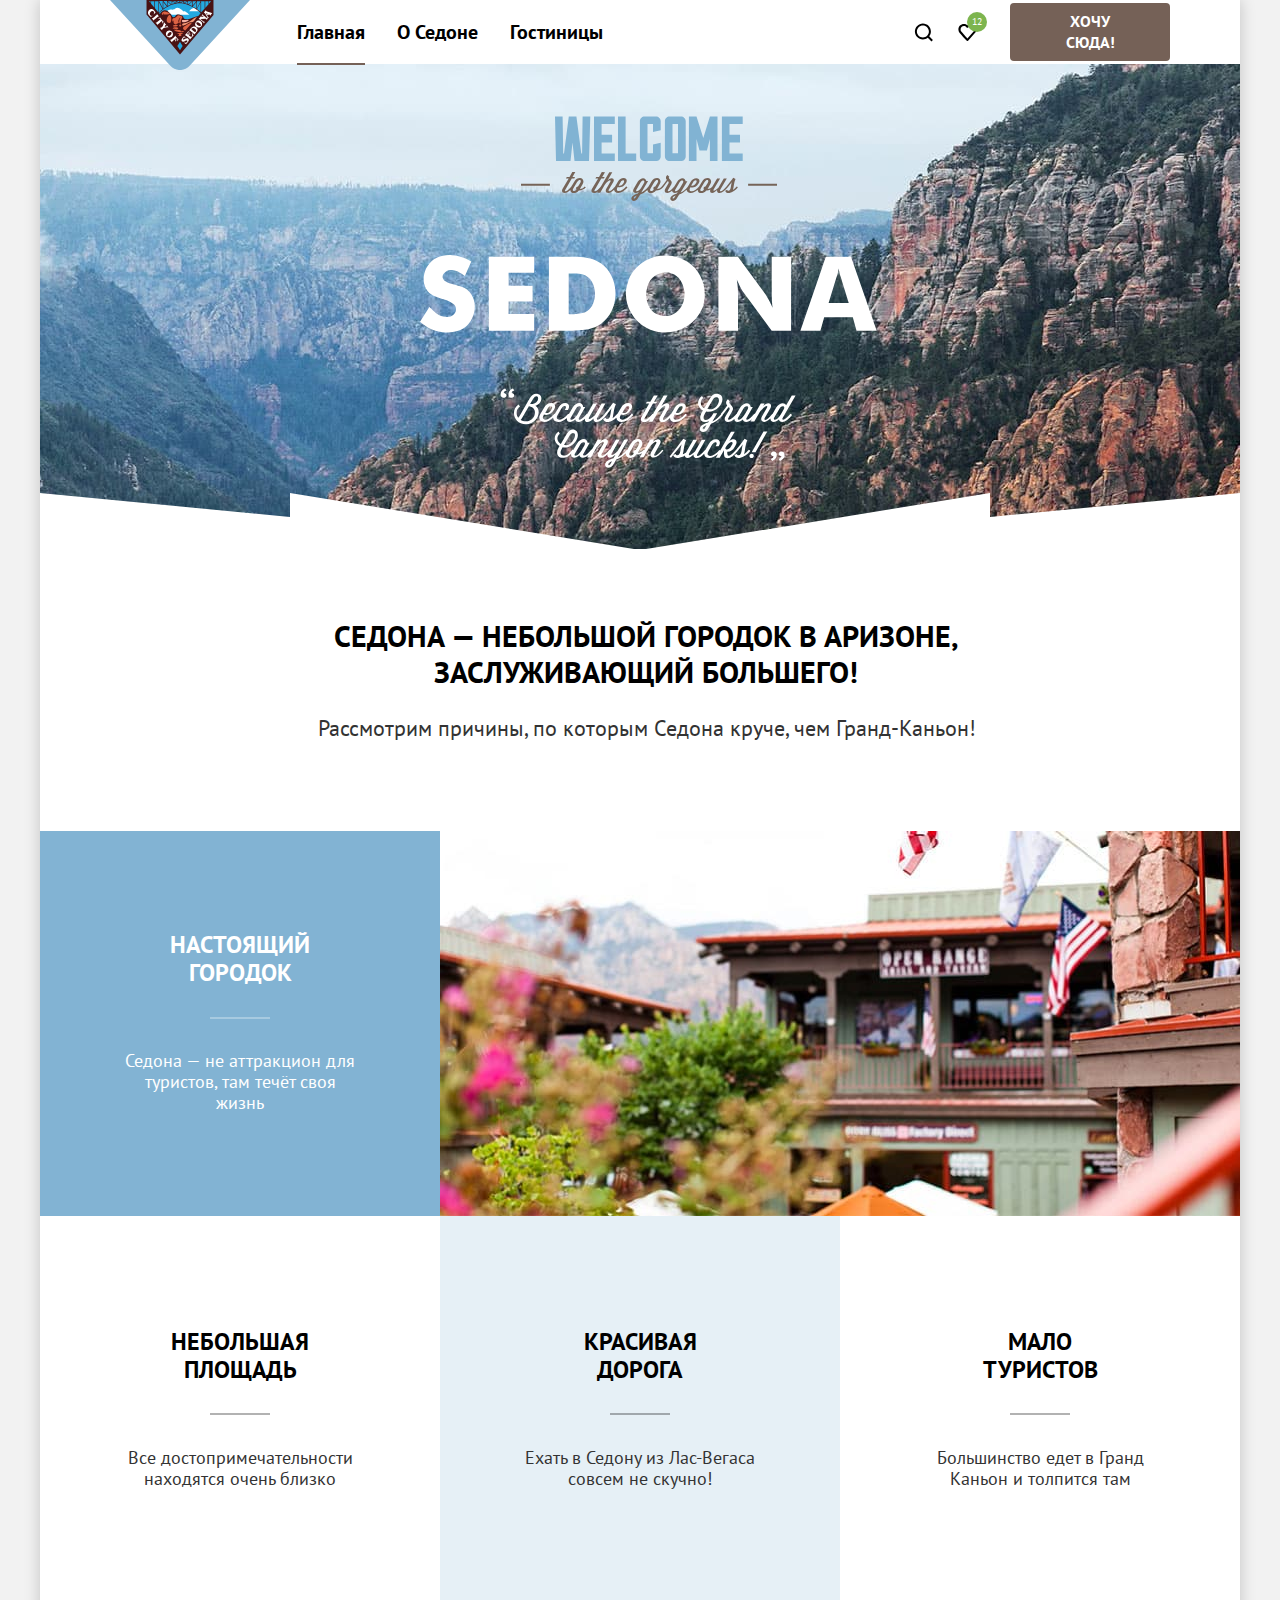
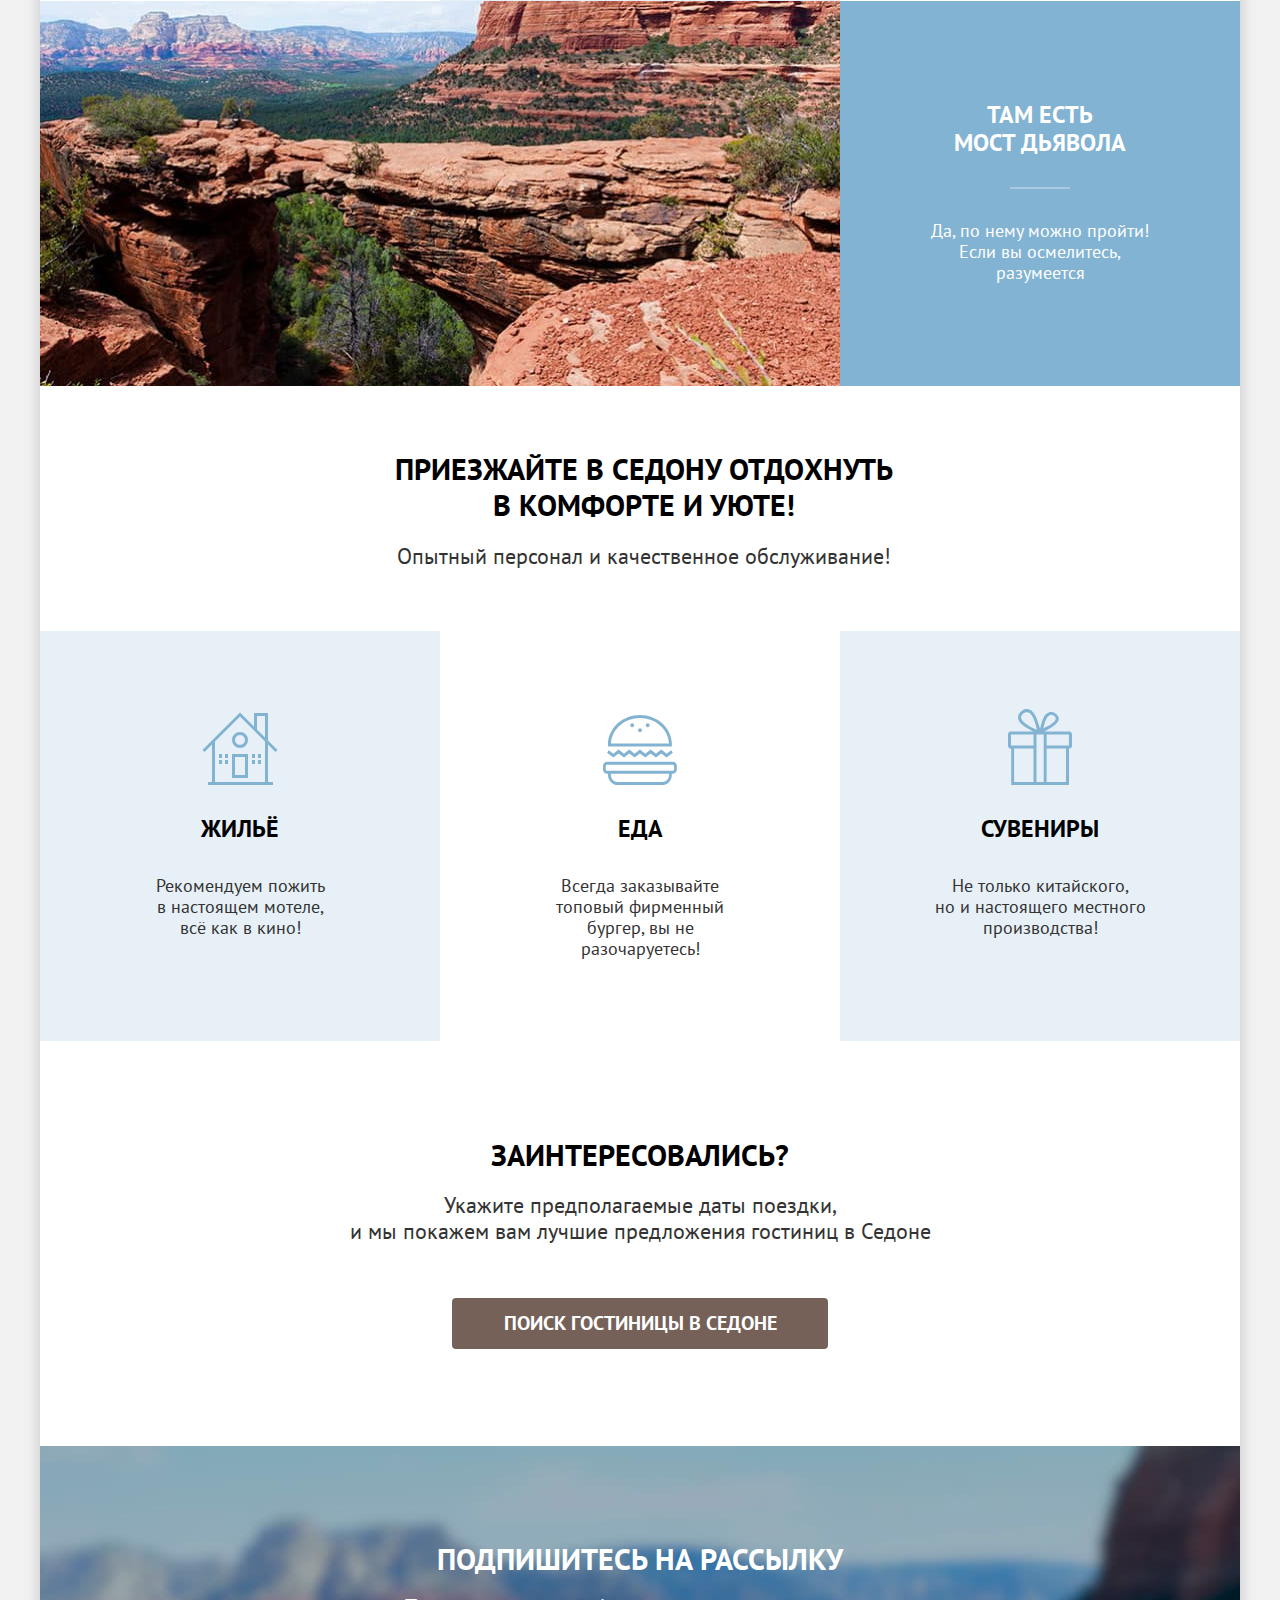
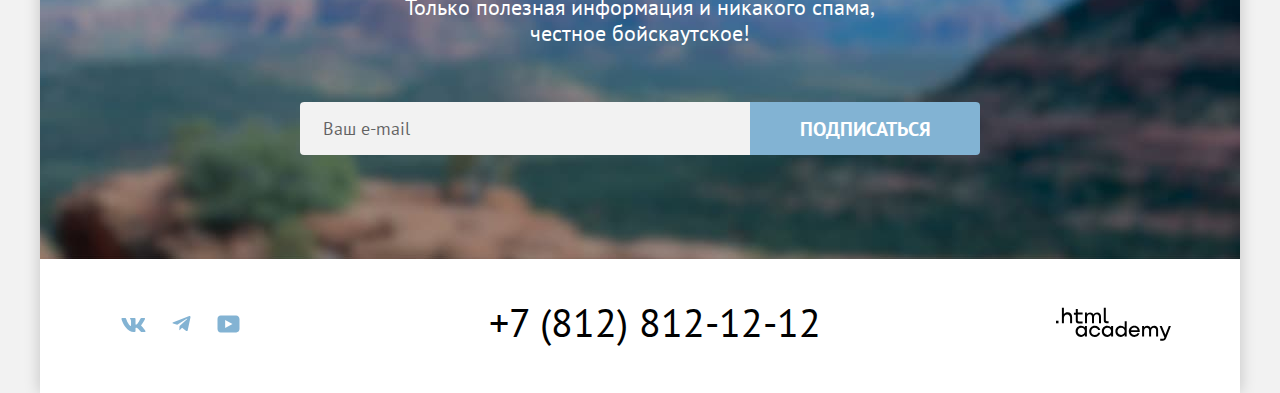
==== commit 83b95941: "исправлят focus footer" ====
--- a/index.html
+++ b/index.html
@@ -21,27 +21,26 @@
               <a class="menu__nav-link nav-link-current">Главная</a>
             </li>
             <li class="menu__nav-item">
-              <a href="#" class="menu__nav-link">О седоне</a>
+              <a class="menu__nav-link" href="#">О седоне</a>
             </li>
             <li class="menu__nav-item">
-              <a href="./catalog.html" class="menu__nav-link">Гостиницы</a>
-            </li>
-          </ul>
-
+              <a class="menu__nav-link" href="./catalog.html">Гостиницы</a>
+            </li>
+          </ul>
           <ul class="nav-list menu__nav-user">
             <li class="menu__nav-user-item">
-              <a href="#" class="menu__nav-user-link menu__nav-user-search">
+              <a class="menu__nav-user-link menu__nav-user-search" href="#">
                 <span class="visually-hidden">Поиск</span>
               </a>
             </li>
             <li class="menu__nav-user-item">
-              <a href="#" class="menu__nav-user-link sedona icon-heart">
+              <a class="menu__nav-user-link icon-heart" href="#">
                 <span class="favorite-decor" data-quantity="12"></span>
                 <span class="visually-hidden">Избранное</span>
               </a>
             </li>
             <li class="menu__nav-user-item">
-              <a href="#" class="menu__nav-user-link btn page-header-btn">Хочу сюда!</a>
+              <a class="menu__nav-user-link btn page-header-btn" href="#">Хочу сюда!</a>
             </li>
           </ul>
         </nav>
@@ -50,7 +49,7 @@
         <section class="hero" data-test="hero">
           <h1 class="visually-hidden">Сайт Седона</h1>
           <div class="hero__banner">
-            <img width="458" height="352" class="page-header__content__banner-img" src="./images/welcome.svg"
+            <img class="page-header__content__banner-img" width="458" height="352" src="./images/welcome.svg"
               alt="Welcome to the gogeou sedona 'Becouse the yand canyon aucra!'">
           </div>
         </section>
@@ -72,7 +71,7 @@
                     Седона — не аттракцион для туристов, там течёт своя жизнь
                   </p>
                 </div>
-                <img width="800" height="352" class="advantages__content-img" src="./images/main-building.jpg"
+                <img class="advantages__content-img" width="800" height="352" src="./images/main-building.jpg"
                   alt="здания с флагами">
               </div>
             </li>
@@ -88,7 +87,7 @@
               <div class="advantages-card__wrap">
                 <h3 class="advantages__card-title title-primary">Красивая<br>дорога</h3>
                 <p class="advantages__card-text subtext-primary">
-                  Ехать в Седону из Лас-Вегаса совсем не скучно!
+                  Ехать в Седону из Лас-Вегаса<br>совсем не скучно!
                 </p>
               </div>
             </li>
@@ -102,7 +101,7 @@
             </li>
             <li class="advantages-item">
               <div class="advantages-item__wrap">
-                <img width="800" height="385" class="advantages__content-img" src="./images/rocks.jpg"
+                <img class="advantages__content-img" width="800" height="385" src="./images/rocks.jpg"
                   alt="Деревья на скалах">
                 <div class="advantages__content">
                   <h3 class="advantages__content-title title-primary">Там есть<br>мост дьявола</h3>
@@ -166,40 +165,38 @@
         <div class="footer__wrap">
           <ul class="footer__social-list">
             <li class="footer__social-item">
-              <a class="footer__social-link icon-vk" href="https://vk.com/htmlacademy" target="_blank">
+              <a class="footer__social-link icon-vk" href="https://vk.com/htmlacademy" rel="noreferrer">
+                <svg xmlns="http: //www.w3.org/2000/svg" width="25" height="14">
+                  <path
+                    d="M23.95.948c.166-.546 0-.948-.795-.948H20.53c-.668 0-.976.347-1.143.73 0 0-1.335 3.196-3.226 5.272-.612.602-.89.793-1.224.793-.167 0-.418-.191-.418-.738V.948c0-.656-.184-.948-.74-.948H9.65c-.417 0-.668.304-.668.593 0 .621.946.765 1.043 2.513v3.798c0 .833-.153.984-.487.984-.89 0-3.055-3.211-4.34-6.885C4.949.288 4.698 0 4.027 0H1.4C.65 0 .5.347.5.73c0 .682.89 4.07 4.145 8.551C6.815 12.341 9.87 14 12.653 14c1.669 0 1.875-.368 1.875-1.003v-2.313c0-.737.158-.884.687-.884.39 0 1.057.192 2.615 1.667C19.61 13.216 19.903 14 20.905 14h2.625c.75 0 1.126-.368.91-1.096-.238-.724-1.088-1.775-2.215-3.022-.612-.71-1.53-1.475-1.81-1.858-.388-.491-.277-.71 0-1.147 0 0 3.2-4.426 3.534-5.929Z" />
+                </svg>
                 <span class="visually-hidden">Перейти на страницу htmlacademy ВКонтакте</span>
-                <svg xmlns="http://www.w3.org/2000/svg" width="25" height="14" fill="none">
-                  <path fill="#83B3D3" fill-rule="evenodd"
-                    d="M23.95.948c.166-.546 0-.948-.795-.948H20.53c-.668 0-.976.347-1.143.73 0 0-1.335 3.196-3.226 5.272-.612.602-.89.793-1.224.793-.167 0-.418-.191-.418-.738V.948c0-.656-.184-.948-.74-.948H9.65c-.417 0-.668.304-.668.593 0 .621.946.765 1.043 2.513v3.798c0 .833-.153.984-.487.984-.89 0-3.055-3.211-4.34-6.885C4.949.288 4.698 0 4.027 0H1.4C.65 0 .5.347.5.73c0 .682.89 4.07 4.145 8.551C6.815 12.341 9.87 14 12.653 14c1.669 0 1.875-.368 1.875-1.003v-2.313c0-.737.158-.884.687-.884.39 0 1.057.192 2.615 1.667C19.61 13.216 19.903 14 20.905 14h2.625c.75 0 1.126-.368.91-1.096-.238-.724-1.088-1.775-2.215-3.022-.612-.71-1.53-1.475-1.81-1.858-.388-.491-.277-.71 0-1.147 0 0 3.2-4.426 3.534-5.929Z"
-                    clip-rule="evenodd" />
-                </svg>
               </a>
             </li>
             <li class="footer__social-item">
-              <a class="footer__social-link icon-telegram" href="https://t.me/htmlacademy" target="_blank">
+              <a class="footer__social-link icon-telegram" href="https://t.me/htmlacademy" rel="noreferrer">
                 <span class="visually-hidden">Перейти на телеграм канал htmlacademy</span>
-                <svg xmlns="http://www.w3.org/2000/svg" width="19" height="16" fill="none">
-                  <path fill="#83B3D3"
+                <svg xmlns="http://www.w3.org/2000/svg" width="19" height="16">
+                  <path
                     d="M17.285.1 1.341 6.247c-1.088.437-1.082 1.044-.2 1.315L5.235 8.84l9.471-5.976c.448-.273.857-.126.52.172L7.554 9.962h-.002.002l-.282 4.22c.413 0 .596-.19.828-.413l1.988-1.934 4.136 3.055c.763.42 1.31.204 1.5-.706L18.438 1.39c.278-1.114-.425-1.619-1.153-1.29Z" />
                 </svg>
               </a>
             </li>
             <li class="footer__social-item">
               <a class="footer__social-link icon-youtube" href="https://www.youtube.com/user/htmlacademyru"
-                target="_blank">
+                rel="noreferrer">
                 <span class="visually-hidden">Перейти на ютуб канал htmlacademy</span>
-                <svg xmlns="http://www.w3.org/2000/svg" width="23" height="18" fill="none">
-                  <path fill="#83B3D3"
+                <svg xmlns="http://www.w3.org/2000/svg" width="23" height="18">
+                  <path
                     d="M19.107.5H3.674C1.814.5.5 2.094.5 3.9v10.094c0 1.912 1.314 3.506 3.174 3.506h15.652c1.642 0 3.174-1.594 3.174-3.4V3.9C22.281 2.094 20.968.5 19.107.5ZM8.162 13.037V4.963L15.495 9l-7.333 4.037Z" />
                 </svg>
               </a>
             </li>
           </ul>
-          <a href="tel:+78128121212" class="footer__phone">+7 (812) 812-12-12</a>
-          <a href="https://htmlacademy.ru/" target="_blank">
+          <a class="footer__phone" href="tel:+78128121212">+7 (812) 812-12-12</a>
+          <a class="footer__logo-link" href="https://htmlacademy.ru/" rel="noreferrer">
             <span class="visually-hidden">Перейти на сайт htmlacademy.ru</span>
-            <svg class="footer__logo-link" xmlns="http://www.w3.org/2000/svg" width="115" height="34"
-              viewBox="0 0 115 34" fill="none">
+            <svg xmlns="http://www.w3.org/2000/svg" width="115" height="34" viewBox="0 0 115 34" fill="none">
               <path d="M0 13.7232V16.3232H2.5V13.7232H0Z" />
               <path
                 d="M11.6 5.32324C10 5.32324 8.8 6.02324 8 7.02324H7.9V0.823242H5.9V16.3232H7.9V11.0232C7.9 8.92324 9.2 7.42324 11.2 7.42324C13 7.42324 14.1 8.82324 14.1 10.6232V16.3232H16.1V10.2232C16.2 7.22324 14.3 5.32324 11.6 5.32324Z" />
@@ -310,7 +307,7 @@
                   </div>
                 </div>
               </div>
-              <button type="submit" class="btn modal-search">Найти</button>
+              <button class="btn modal-search" type="submit">Найти</button>
             </form>
           </section>
         </div>
--- a/styles/styles.css
+++ b/styles/styles.css
@@ -7,7 +7,6 @@
   src: local("PT Sans"),
     url("../fonts/ptsans-400.woff2") format("woff2");
   font-display: swap;
-
 }
 
 @font-face {
@@ -17,49 +16,38 @@
   src: local("PT Sans"),
     url("../fonts/ptsans-700.woff2") format("woff2");
   font-display: swap;
-
 }
 
 :root {
   /* Font */
-
   --fw-regular: 400;
   --fw-bold: 700;
-
   /* color */
-
   /* Text */
-  --color-text-primary: #000;
-  --color-text-secondary: #333;
+  --color-text-primary: #000000;
+  --color-text-secondary: #333333;
   --color-text-brown: #756157;
   --color-text-error: #ff5757;
-  --color-text-write: #fff;
+  --color-text-write: #ffffff;
   --color-text-opacity: rgba(255, 255, 255, 0.3);
-
   /* Battons */
   --color-btn-primary: #756157;
   --color-btn-secondary: #82b3d3;
   --color-btn-selected: #7db54f;
-  --color-btn-number: rgba(117, 97, 87, 0.30);
-
+  --color-btn-number: rgba(117, 97, 87, 0.3);
   /* Background */
-  --bg-basic: rgba(0, 0, 0, 0.30);
+  --bg-basic: rgba(0, 0, 0, 0.3);
   --bg-primary: #82b3d3;
   --bg-secondary: rgba(131, 179, 211);
   --bg-white: #ffffff;
-
   /* Icons */
-
-  --ico-basic: #000;
+  --ico-basic: #000000;
   --ico-secondary: #83b3d3;
   --ico-inscriptions: #7db54f;
-
   /* Forms */
-
   --form-input: #3f5e72;
   --form-dark-element: #e5e5e5;
   --form-light-element: #f2f2f2;
-
 }
 
 *,
@@ -67,7 +55,6 @@
 *::after {
   box-sizing: border-box;
 }
-
 
 body {
   font-family: "PT Sans", sans-serif;
@@ -91,14 +78,13 @@
 
 .footer {
   flex-shrink: 0;
-  background: #000;
+  background: #000000;
 }
 
 img {
   max-width: 100%;
   height: auto;
   object-fit: contain;
-
 }
 
 .main-container {
@@ -107,11 +93,10 @@
   min-height: 100%;
   width: 1200px;
   margin: 0 auto;
-
 }
 
 .page-shadow {
-  box-shadow: 0 0 15px 0 rgba(0, 0, 0, 0.20);
+  box-shadow: 0 0 15px 0 rgba(0, 0, 0, 0.2);
 }
 
 /* General styles */
@@ -129,6 +114,7 @@
   text-align: center;
   text-decoration: none;
   border: none;
+  outline: none;
   display: inline-block;
   cursor: pointer;
 }
@@ -138,7 +124,7 @@
 .btn:disabled:active,
 .btn:disabled:focus {
   opacity: 0.7;
-  background-color: #e5e5e5e6;
+  background-color: rgba(229, 229, 229, 0.902);
   cursor: no-drop;
 }
 
@@ -155,13 +141,10 @@
   background-color: var(--color-btn-primary);
   padding: 8px 26px;
   cursor: pointer;
-  text-align: center;
   transition: background-color 0.3s ease-in-out;
 }
 
-
-.details-btn:hover,
-.sending-btn:hover {
+.details-btn:hover {
   background-color: #615048;
 }
 
@@ -171,7 +154,7 @@
 
 .details-btn:active,
 .search__hotel-btn:active {
-  color: rgba(255, 255, 255, 0.30);
+  color: rgba(255, 255, 255, 0.3);
   background-color: #756157;
 }
 
@@ -179,7 +162,7 @@
 .modal-search:active,
 .filters__btn-apply:active,
 .favorites-btn:active {
-  color: rgba(255, 255, 255, 0.30);
+  color: rgba(255, 255, 255, 0.3);
   background-color: var(--bg-primary);
 }
 
@@ -214,8 +197,10 @@
 
 .favorites-btn:hover,
 .sending-btn:hover,
-.modal-search:hover {
-  background-color: #68A2CA;
+.modal-search:hover,
+.sending-btn:focus,
+.filters__btn-apply:focus {
+  background-color: #68a2ca;
 }
 
 .favorites-btn--active {
@@ -247,17 +232,14 @@
   transition: all 0.2s ease-in;
   background: transparent;
   border: 4px solid transparent;
-
 }
 
 .filters__btn-reset:hover {
   color: rgba(255, 255, 255, 0.7);
-
 }
 
 .filters__btn-reset:focus {
   border: 4px solid var(--color-btn-secondary);
-
 }
 
 .filters__btn-reset:active {
@@ -267,7 +249,6 @@
 /* END BUTTONS */
 
 .title {
-
   color: var(--color-text-primary);
   text-align: center;
   font-size: 30px;
@@ -294,7 +275,6 @@
   line-height: 26px;
 }
 
-
 .subtext-primary {
   color: var(--bg-white);
   text-align: center;
@@ -320,26 +300,23 @@
 
 /* START MODAL SEARCH HOTEL SEDONA */
 
-
 /* MODAL SEARCH HOTEL SEDONA END */
-
-
 
 /* -- Page__Header -- */
 
 .page-header {
   z-index: 3;
   background-color: var(--bg-white);
-
 }
 
 .page-header__nav {
-  display: flex;
-  max-height: 64px;
-
+  position: relative;
+  display: flex;
+  min-height: 64px;
 }
 
 .header-logo {
+  position: absolute;
   margin-left: 70px;
   z-index: 1;
 }
@@ -348,22 +325,15 @@
   display: flex;
   justify-content: center;
   align-items: center;
+  list-style: none;
   margin: 0;
   padding: 0;
-
-
 }
 
 .menu__nav-list {
-  margin-left: 46px;
+  padding-left: 257px;
   gap: 32px;
   font-weight: var(--fw-bold);
-  list-style: none;
-
-}
-
-.menu__nav-item {
-  list-style: none;
 }
 
 .menu__nav-link {
@@ -427,7 +397,7 @@
   height: 20px;
   background-repeat: no-repeat;
   background-position: center;
-  background-image: url('../images/icons/search.svg');
+  background-image: url("../images/icons/search.svg");
 }
 
 .icon-heart {
@@ -438,7 +408,7 @@
   margin: 0 33px 0 25px;
   background-repeat: no-repeat;
   background-position: center;
-  background-image: url('../images/icons/heart.svg');
+  background-image: url("../images/icons/heart.svg");
 }
 
 .favorite-decor::after {
@@ -465,29 +435,24 @@
   background-color: var(--color-btn-primary);
   font-size: 16px;
   transition: background-color 0.3s ease-in-out;
-
 }
 
 .page-header-btn:hover {
   background-color: #615048;
-
 }
 
 .page-header-btn:active {
   opacity: 0.8;
-
 }
 
 /* --Section Hero-- */
 
 .hero {
   min-height: 485px;
-  background-image: url('../images/hero-bg.jpg');
+  background-image: url("../images/hero-bg.jpg");
   background-size: cover;
   background-repeat: no-repeat;
   position: relative;
-
-
 }
 
 .hero::after {
@@ -496,7 +461,7 @@
   left: 0;
   right: 0;
   bottom: -1px;
-  background-image: url('../images/hero-bg-decor.svg');
+  background-image: url("../images/hero-bg-decor.svg");
   background-repeat: no-repeat;
   background-position: bottom center;
   z-index: 2;
@@ -506,12 +471,10 @@
 
 .hero__banner {
   text-align: center;
-
 }
 
 .page-header__content__banner-img {
   margin: 52px -18px 0 auto;
-
 }
 
 /* --Section Advantages-- */
@@ -525,14 +488,10 @@
   max-width: 652px;
   margin: 0 auto;
   padding: 45px 0 90px 0;
-
-
-
 }
 
 .advantages__header-title {
   margin: 24px -12px 25px 0;
-
 }
 
 .advantages__header-subtitle {
@@ -540,6 +499,7 @@
 }
 
 .advantages-list {
+  width: 100%;
   padding: 0;
   margin: 0;
   display: flex;
@@ -548,12 +508,12 @@
 
 .advantages-item {
   list-style: none;
+  flex: 1 0 auto;
 }
 
 .advantages-item__wrap {
   display: flex;
   min-height: 352px;
-
 }
 
 .advantages__content {
@@ -561,7 +521,6 @@
   text-align: center;
   padding: 100px 80px 82px 80px;
   background-color: var(--bg-primary);
-
 }
 
 .advantages__content-title {
@@ -571,36 +530,28 @@
 
 .advantages__content-title::after {
   position: absolute;
-  content: '';
+  content: "";
   width: 60px;
   height: 2px;
   left: 50%;
   right: 50%;
   transform: translate(-50%, -50%);
   bottom: -33px;
-  background-color: rgba(255, 255, 255, 0.30);
-}
-
+  background-color: rgba(255, 255, 255, 0.3);
+}
 
 .advantages__content-subtitle {
   margin: 63px 0 0 0;
 }
 
 .advantages-card__wrap {
-  display: flex;
-
-}
-
-.advantages-card__wrap {
   padding: 88px 85px 112px 85px;
-  display: flex;
-  flex-direction: column;
-  width: 400px;
-}
-
+  min-width: 400px;
+  max-width: 100%;
+}
 
 .advantages--opacity {
-  background-color: rgba(131, 179, 211, 0.20);
+  background-color: rgba(131, 179, 211, 0.2);
 }
 
 .advantages__card-title {
@@ -611,17 +562,15 @@
 
 .advantages__card-title::after {
   position: absolute;
-  content: '';
+  content: "";
   width: 60px;
   height: 2px;
   left: 50%;
   right: 50%;
   transform: translate(-50%, -50%);
   bottom: -32px;
-  background: rgba(0, 0, 0, 0.30);
-}
-
-
+  background: rgba(0, 0, 0, 0.3);
+}
 
 .advantages__card-text {
   color: var(--color-text-secondary);
@@ -629,6 +578,7 @@
 }
 
 /* --Section services-- */
+
 .services {
   background-color: var(--bg-white);
 }
@@ -641,7 +591,6 @@
 
 .services-title {
   margin: 24px -8px 20px 0;
-
 }
 
 .services-text {
@@ -669,21 +618,21 @@
 .icon-advantage-1::after {
   display: block;
   position: absolute;
-  content: '';
+  content: "";
   width: 84px;
   height: 84px;
   top: 115px;
   left: 50%;
   right: 50%;
   transform: translate(-50%, -50%);
-  background-image: url('../images/icons/advantage-icon-1.svg');
+  background-image: url("../images/icons/advantage-icon-1.svg");
   background-position: center;
   background-repeat: no-repeat;
 }
 
 .icon-advantage-2::before {
   position: absolute;
-  content: '';
+  content: "";
   width: 84px;
   height: 84px;
   transform: translate(-50%, -50%);
@@ -691,14 +640,14 @@
   left: 50%;
   right: 50%;
   bottom: 49%;
-  background-image: url('../images/icons/advantage-icon-2.svg');
+  background-image: url("../images/icons/advantage-icon-2.svg");
   background-position: center;
   background-repeat: no-repeat;
 }
 
 .icon-advantage-3::before {
   position: absolute;
-  content: '';
+  content: "";
   width: 84px;
   height: 84px;
   transform: translate(-50%, -50%);
@@ -706,15 +655,13 @@
   left: 50%;
   right: 50%;
   bottom: 48%;
-  background-image: url('../images/icons/advantage-icon-3.svg');
+  background-image: url("../images/icons/advantage-icon-3.svg");
   background-position: center;
   background-repeat: no-repeat;
-
 }
 
 .services__card--opacity {
-  background-color: rgba(131, 179, 211, 0.20);
-
+  background-color: rgba(131, 179, 211, 0.2);
 }
 
 .services__card-title {
@@ -740,7 +687,6 @@
 
 .search__hotel-title {
   margin: 25px 0 20px 0;
-
 }
 
 .search__hotel-subtext {
@@ -760,10 +706,11 @@
   transition: background-color 0.3s ease-in-out;
 }
 
-.search__hotel-btn:hover {
+.search__hotel-btn:hover,
+.search__hotel-btn:focus,
+.page-header-btn:focus {
   background-color: #615048;
 }
-
 
 /* Search Hotel Modal */
 
@@ -791,8 +738,6 @@
   width: 720px;
 }
 
-.modal__content {}
-
 .modal-form {
   margin: 0;
 }
@@ -803,7 +748,7 @@
   align-items: center;
   padding: 0;
   position: absolute;
-  content: '';
+  content: "";
   top: 69px;
   right: 52px;
   width: 52px;
@@ -845,8 +790,6 @@
   margin: 0 0 48px 0;
   padding: 0;
   font-family: "PT Sans", sans-serif;
-
-
 }
 
 .modal-form-date {
@@ -856,20 +799,19 @@
 
 .modal-form-date:after {
   position: absolute;
-  content: '';
+  content: "";
   right: 13px;
   top: 50%;
   transform: translate(-50%, -50%);
   width: 17px;
   height: 15px;
-  background-image: url('../images/icons/calendar.svg');
+  background-image: url("../images/icons/calendar.svg");
   cursor: pointer;
 }
 
-
 .modal-arrival-date-subtext {
   position: absolute;
-  content: '';
+  content: "";
   top: 110%;
   left: 65.3%;
   right: 50%;
@@ -885,7 +827,7 @@
 
 .modal-departure-date-subtext {
   position: absolute;
-  content: '';
+  content: "";
   top: 110%;
   left: 56.1%;
   right: 50%;
@@ -900,8 +842,6 @@
   text-align: center;
 }
 
-
-
 .form-label {
   width: 125px;
   color: var(--color-text-primary);
@@ -910,7 +850,6 @@
   text-transform: capitalize;
   cursor: pointer;
 }
-
 
 .modal-number-input {
   position: relative;
@@ -935,7 +874,7 @@
 
 .modal-number-btn-minus:focus,
 .modal-number-btn-plus:focus {
-  outline: 4px solid #83B3D3;
+  outline: 4px solid #83b3d3;
 }
 
 .modal-number-btn-minus {
@@ -948,7 +887,7 @@
 
 .icon-btn-minus {
   position: absolute;
-  content: '';
+  content: "";
   width: 20px;
   height: 20px;
   top: 50%;
@@ -961,7 +900,6 @@
 .icon-btn-minus,
 .icon-btn-plus {
   cursor: pointer;
-
 }
 
 .icon-btn-path {
@@ -981,7 +919,7 @@
 }
 
 .field:hover {
-  background: #E6E6E6;
+  background: #e6e6e6;
   outline: 0;
   outline-offset: 0;
 }
@@ -1016,7 +954,6 @@
   font-family: "PT Sans", sans-serif;
   font-size: 18px;
   font-weight: var(--fw-bold);
-
 }
 
 .field[type="number"]::-webkit-inner-spin-button,
@@ -1066,7 +1003,7 @@
 }
 
 .tooltip-icon::before {
-  content: '';
+  content: "";
   position: absolute;
   left: -42px;
   top: 40%;
@@ -1083,11 +1020,10 @@
   border: none;
   transition: all 0.3s ease-in;
   cursor: pointer;
-
 }
 
 .tooltip-icon::after {
-  content: '';
+  content: "";
   position: absolute;
   left: -42px;
   top: 40%;
@@ -1095,7 +1031,7 @@
   transform: translate(-50%, -50%);
   width: 100%;
   height: 100%;
-  background-image: url('../images/icons/exclamation.svg');
+  background-image: url("../images/icons/exclamation.svg");
   background-repeat: no-repeat;
   background-position: center;
   cursor: pointer;
@@ -1125,13 +1061,13 @@
 
 .tooltip-text:before {
   position: absolute;
-  content: '';
+  content: "";
   top: -9px;
   left: 45%;
   right: 49%;
   border-left: 13px solid transparent;
   border-right: 13px solid transparent;
-  border-bottom: 13px solid #333;
+  border-bottom: 13px solid #333333;
 }
 
 .tooltip-toggle:hover + .tooltip-text,
@@ -1141,13 +1077,12 @@
 
 /* Section__Sending */
 
-
 .sending {
   padding: 95px 70px 104px 70px;
 }
 
 .sending--bg {
-  background-image: url('../images/subscribe.jpg');
+  background-image: url("../images/subscribe.jpg");
   background-repeat: no-repeat;
   background-size: cover;
 }
@@ -1204,7 +1139,6 @@
   font-family: inherit;
   font-size: 18px;
   font-weight: var(--fw-regular);
-
 }
 
 /* Footer */
@@ -1229,8 +1163,24 @@
   list-style: none;
 }
 
+.icon-vk svg,
+.icon-telegram svg,
+.icon-youtube svg {
+  fill: #83B3D3;
+}
+
+.icon-vk:hover svg,
+.icon-vk:focus svg,
+.icon-telegram:hover svg,
+.icon-telegram:focus svg,
+.icon-youtube:hover svg,
+.icon-youtube:focus svg {
+  fill: #68A2CA;
+}
+
 .footer__social-link {
   text-decoration: none;
+  outline: none;
   transition: opacity 0.3s ease-in-out;
 }
 
@@ -1242,6 +1192,10 @@
 .footer__phone {
   margin: -7px 0 0 13px;
   color: var(--color-text-primary);
+  outline: none;
+  outline-style: none;
+  box-shadow: none;
+  border-color: transparent;
   text-align: center;
   font-size: 40px;
   font-weight: var(--fw-regular);
@@ -1256,16 +1210,18 @@
 }
 
 .footer__phone:active {
-  color: rgba(117, 97, 87, 0.30);
-}
-
-.footer__logo-link {
+  color: rgba(117, 97, 87, 0.3);
+}
+
+.footer__logo-link,
+.footer__logo-link svg {
   fill: var(--color-text-primary);
   transition: all 0.3s ease-in-out;
-}
-
-.footer__logo-link:hover,
-.footer__logo-link:focus {
+  outline: none;
+}
+
+.footer__logo-link:hover svg,
+.footer__logo-link:focus svg {
   fill: var(--color-text-brown);
 }
 
@@ -1276,7 +1232,7 @@
 /* Section__Filter */
 
 .filter__bg {
-  background-image: url('../images/filter-hotel.jpg');
+  background-image: url("../images/filter-hotel.jpg");
   background-repeat: no-repeat;
   background-size: cover;
 }
@@ -1295,70 +1251,79 @@
 
 .breadcrumbs {
   display: flex;
+  flex-wrap: wrap;
   align-items: center;
   list-style: none;
-  padding: 0;
+  padding: 0 0 0 0;
   margin: 0;
 }
 
-.breadcrumbs > .breadcrumbs-item:nth-child(2) {
-  padding-left: 30px;
+.breadcrumbs-item {
   position: relative;
 }
 
-.breadcrumbs-item:nth-child(2)::after {
-  content: '';
-  position: absolute;
-  left: 12px;
+.breadcrumbs-item:first-child {
+  padding-left: 41px;
+  width: 20px;
+}
+
+.breadcrumbs-item:nth-child(n+3) {
+  margin-left: 20px;
+}
+
+.breadcrumbs-item:nth-child(1)::after {
+  content: "";
+  position: absolute;
+  left: 24px;
   right: 0;
-  top: 6px;
+  top: -7px;
   bottom: 0;
   background-repeat: no-repeat;
   background-position: center;
-  background-image: url('../images/icons/arrow.svg');
+  background-image: url("../images/icons/arrow.svg");
   width: 7px;
   height: 10px;
-
-}
-
-.breadcrumbs-link.icon-home::after {
-  position: absolute;
-  content: '';
-  top: 49%;
-  left: 6px;
-  right: 0;
-  transform: translate(-50%, -50%);
-  width: 13px;
-  height: 12px;
-  background-image: url('../images/icons/home.svg');
-  background-repeat: no-repeat;
-  background-size: cover;
-  cursor: pointer;
-}
+}
+
 
 .breadcrumbs-link {
-  position: relative;
   color: var(--color-text-write);
   font-size: 16px;
   font-weight: var(--fw-regular);
   line-height: 21px;
   transition: color 0.3s ease-in;
   cursor: pointer;
-
-}
-
-.breadcrumbs-item > .breadcrumbs-link:nth-child(1) {
+}
+
+.breadcrumbs-link.icon-home::after {
+  position: absolute;
+  content: "";
+  top: -3px;
+  left: 7px;
+  right: 0;
+  transform: translate(-50%, -50%);
+  width: 13px;
+  height: 12px;
+  background-image: url("../images/icons/home.svg");
+  background-repeat: no-repeat;
+  background-size: cover;
+  cursor: pointer;
+}
+
+
+
+/* .breadcrumbs-item > .breadcrumbs-link:nth-child(1) {
   display: inline-block;
   width: 13px;
   height: 12px;
-}
+} */
 
 .breadcrumbs-link:hover {
-  color: rgba(255, 255, 255, 0.60);
+  color: rgba(255, 255, 255, 0.6);
 }
 
 .breadcrumbs-link:active {
-  color: rgba(255, 255, 255, 0.30);
+  color: rgba(255, 255, 255, 0.3);
 }
 
 .filter__hotel {
@@ -1448,7 +1413,7 @@
 
 .catalog__filter-checkbox::before {
   position: absolute;
-  content: '';
+  content: "";
   display: inline-block;
   width: 20px;
   height: 20px;
@@ -1463,7 +1428,7 @@
 /* -- ВНУТРЕННЯЯ CТИЛИЗАЦИЯ CHECKBOX -- */
 
 .catalog__filter-checkbox::after {
-  content: '';
+  content: "";
   position: absolute;
   top: 0;
   left: 0;
@@ -1471,7 +1436,7 @@
   width: 10px;
   height: 10px;
   opacity: 0;
-  color: #3F5E72;
+  color: #3f5e72;
   transition: all 0.3s ease-in-out;
 }
 
@@ -1479,11 +1444,10 @@
 
 .catalog__filter-input:checked + .catalog__filter-checkbox::after {
   opacity: 1;
-  background-image: url('../images/icons/checkbox.svg');
+  background-image: url("../images/icons/checkbox.svg");
   width: 20px;
   height: 20px;
   border-radius: 4px;
-
 }
 
 .catalog__filter-input:focus + .catalog__filter-checkbox::after {
@@ -1505,7 +1469,7 @@
 
 .catalog__filter-radio::before {
   position: absolute;
-  content: '';
+  content: "";
   display: inline-block;
   width: 20px;
   height: 20px;
@@ -1520,10 +1484,9 @@
 /* -- ВНУТРЕННЯЯ CТИЛИЗАЦИЯ RADIO -- */
 
 .catalog__filter-radio::after {
-  content: '';
+  content: "";
   position: absolute;
   display: block;
-  color: #3F5E72;
   opacity: 0;
   border-radius: 50%;
   top: 5px;
@@ -1531,9 +1494,8 @@
   right: 5px;
   width: 10px;
   height: 10px;
-  background-color: #3F5E72;
+  background-color: #3f5e72;
   transition: all 0.3s ease-in-out;
-
 }
 
 .catalog__filter-input:checked + .catalog__filter-radio::after {
@@ -1667,7 +1629,6 @@
   justify-content: flex-end;
   flex-direction: column;
   margin-left: 74px;
-
 }
 
 /* End Section__Filter */
@@ -1682,7 +1643,9 @@
 /* select__catalog__hotel */
 
 .catalog-search {
-  margin: 0 201px 0 0;
+  padding-right: 15px;
+  margin: 0 auto 0 0;
+  width: 355px;
   color: var(--color-text-primary);
   font-size: 30px;
   font-weight: var(--fw-bold);
@@ -1693,10 +1656,12 @@
 .select__control__wrap {
   display: flex;
   align-items: center;
+  justify-content: center;
 }
 
 .select-control__inner {
   position: relative;
+  margin-right: 2px;
 }
 
 .icon--select-arrow {
@@ -1704,7 +1669,7 @@
   content: "";
   right: 16px;
   top: 45%;
-  fill: #000;
+  fill: #000000;
   transform: translate(0, -50%) rotate(0);
   transition: all 0.3s ease-in;
   z-index: 1;
@@ -1750,35 +1715,41 @@
 }
 
 .select-control:disabled {
-  border: 2px solid rgba(0, 0, 0, 0.30);
-  color: rgba(0, 0, 0, 0.30);
+  border: 2px solid rgba(0, 0, 0, 0.3);
+  color: rgba(0, 0, 0, 0.3);
 }
 
 .select-control:disabled + .icon--select-arrow {
-  fill: rgba(0, 0, 0, 0.30);
+  fill: rgba(0, 0, 0, 0.3);
 }
 
 .type__card-list {
-  display: flex;
-  margin: 0 0 0 71px;
+  width: 168px;
+  display: flex;
+  flex-wrap: wrap;
+  justify-content: end;
+  margin: 2px 0 0 58px;
   padding: 0;
   list-style: none;
 
 }
 
-.type__card-item:not(:last-child) {
-  margin-right: 10px;
+.type__card-item:not(:first-child) {
+  margin-left: 11px;
+  margin-bottom: 8px;
+  width: 45px;
+  height: 48px;
 }
 
 .type__card-link {
   display: inline-block;
-  width: 40px;
-  height: 40px;
+  width: 45px;
+  height: 48px;
 }
 
 .icon--view__card__btn {
   padding: 0;
-  background-image: url('../images/icons/view-card-btn-icon.svg');
+  background-image: url("../images/icons/view-card-btn-icon.svg");
   background-color: transparent;
   background-repeat: no-repeat;
   background-position: center;
@@ -1792,7 +1763,7 @@
 
 .icon--view__gallery__btn {
   padding: 0;
-  background-image: url('../images/icons/view-gallery-btn-icon.svg');
+  background-image: url("../images/icons/view-gallery-btn-icon.svg");
   background-color: transparent;
   background-repeat: no-repeat;
   background-position: center;
@@ -1806,7 +1777,7 @@
 
 .icon--view__list__btn {
   padding: 0;
-  background-image: url('../images/icons/view-list-btn-icon.svg');
+  background-image: url("../images/icons/view-list-btn-icon.svg");
   background-color: transparent;
   background-repeat: no-repeat;
   background-position: center;
@@ -1825,12 +1796,11 @@
   border: 3px solid var(--ico-basic);
 }
 
-
 /* == Cards == */
 
 .cards {
   margin: 40px 0 0 0;
-  padding: 0;
+  padding: 0 0 40px 0;
   display: flex;
   flex-wrap: wrap;
   column-gap: 20px;
@@ -1866,7 +1836,6 @@
   font-size: 18px;
   font-weight: var(--fw-regular);
   line-height: 21px;
-
 }
 
 .card-name,
@@ -1878,6 +1847,7 @@
 .card__buttons {
   display: flex;
   justify-content: space-between;
+  align-items: center;
   margin-bottom: 12px;
 }
 
@@ -1890,32 +1860,32 @@
 }
 
 .card__star--icon::after {
-  content: '';
+  content: "";
   position: absolute;
   left: 44px;
   right: 50%;
   transform: translate(-50%, -50%);
   bottom: 3px;
-  background-image: url('../images/icons/star.svg');
+  background-image: url("../images/icons/star.svg");
   background-repeat: space repeat;
   height: 17px;
 }
 
 .card__star--four::after {
-  content: '';
+  content: "";
   position: absolute;
   width: 89px;
 }
 
 .card__star--three::after {
-  content: '';
+  content: "";
   position: absolute;
   left: 32px;
   width: 66px;
 }
 
 .card__star--two::after {
-  content: '';
+  content: "";
   position: absolute;
   left: 20px;
   width: 48px;
@@ -1986,10 +1956,11 @@
 .pagination-list {
   padding: 0;
   margin: 77px 0 0 0;
+  display: flex;
+  justify-content: flex-start;
+  flex-wrap: wrap;
+  align-items: center;
   list-style: none;
-  display: flex;
-  align-items: center;
-  justify-content: flex-start;
   gap: 8px;
 }
 
@@ -2017,13 +1988,12 @@
 }
 
 .pagination-link:active {
-  color: rgba(255, 255, 255, 0.30);
+  color: rgba(255, 255, 255, 0.3);
 }
 
 .pagination-link--active {
   background-color: #f2f2f2;
   color: var(--color-text-primary);
-
 }
 
 /* == Pagination End == */
@@ -2038,8 +2008,4 @@
   color: var(--color-text-primary);
 }
 
-.sending__catalog-subtext {
-  color: var(--color-text-secondary);
-}
-
 /* *** -End Catalog Page- ***  */
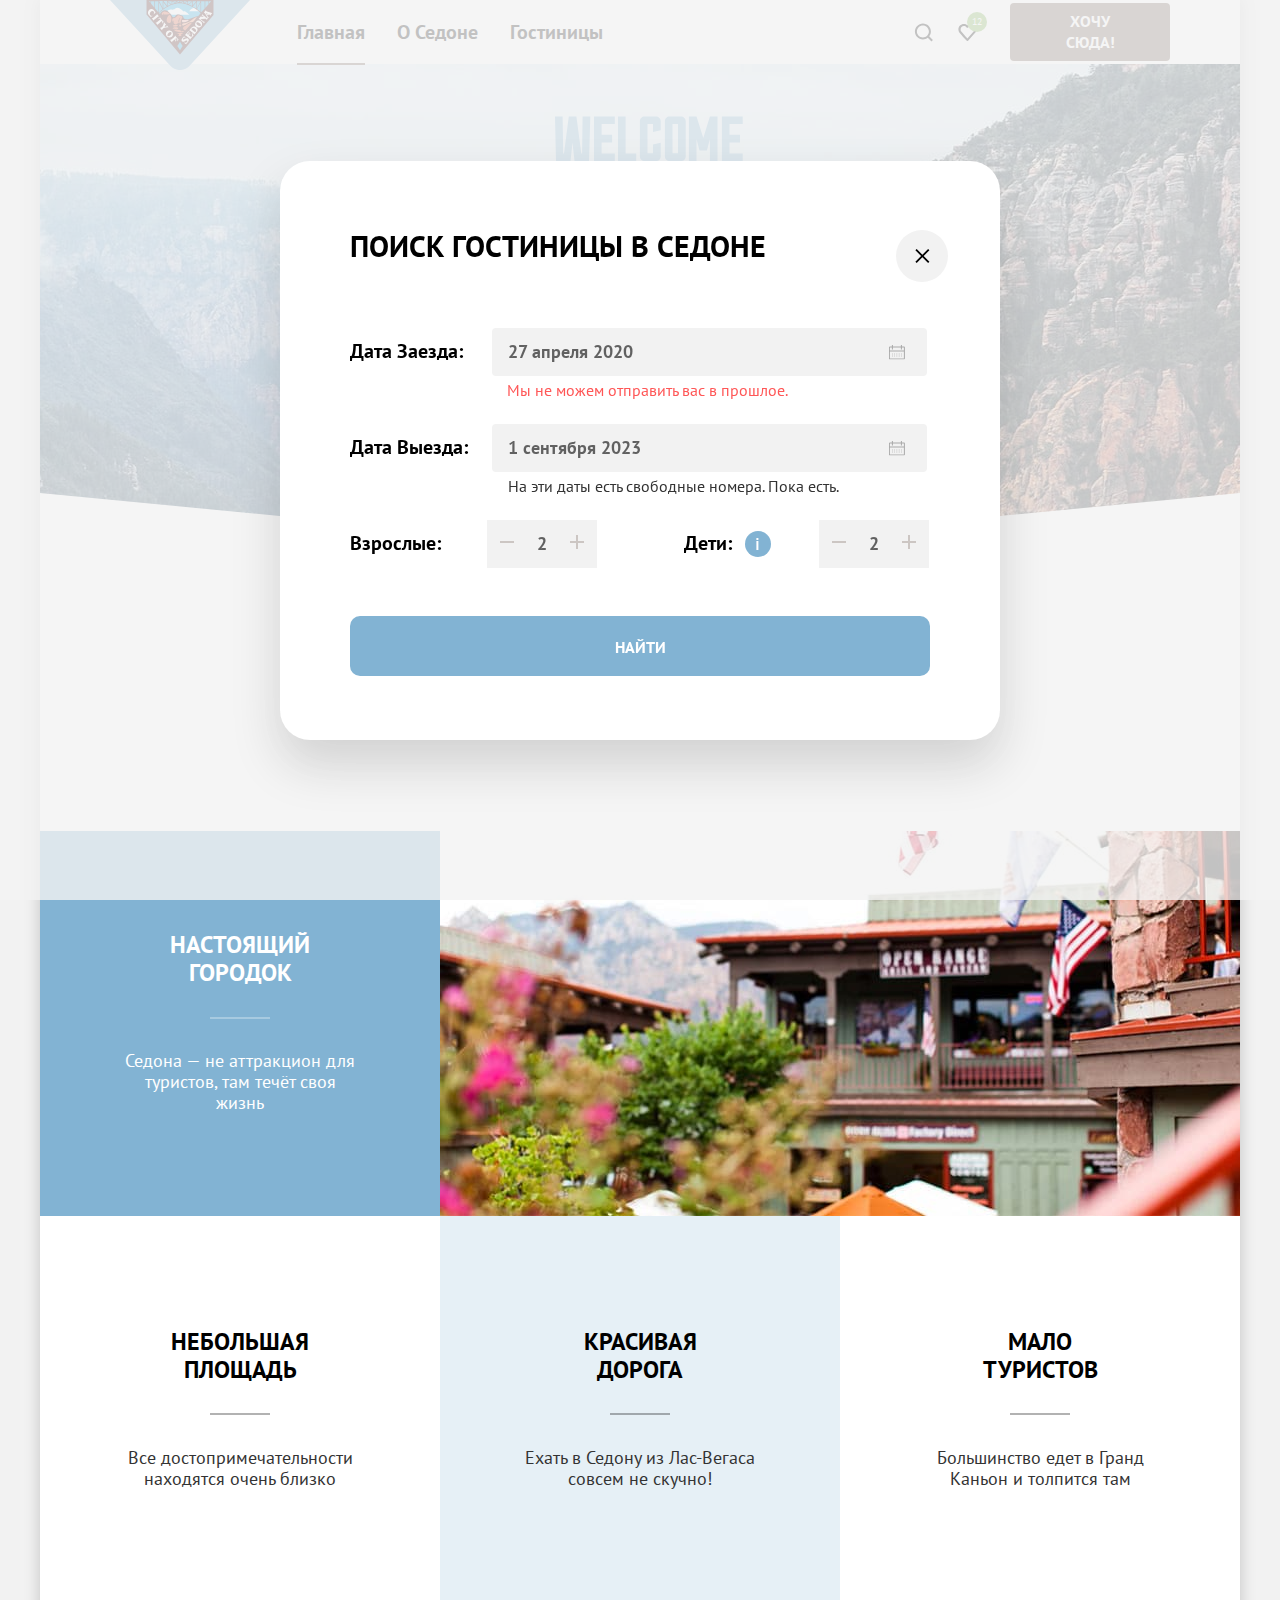
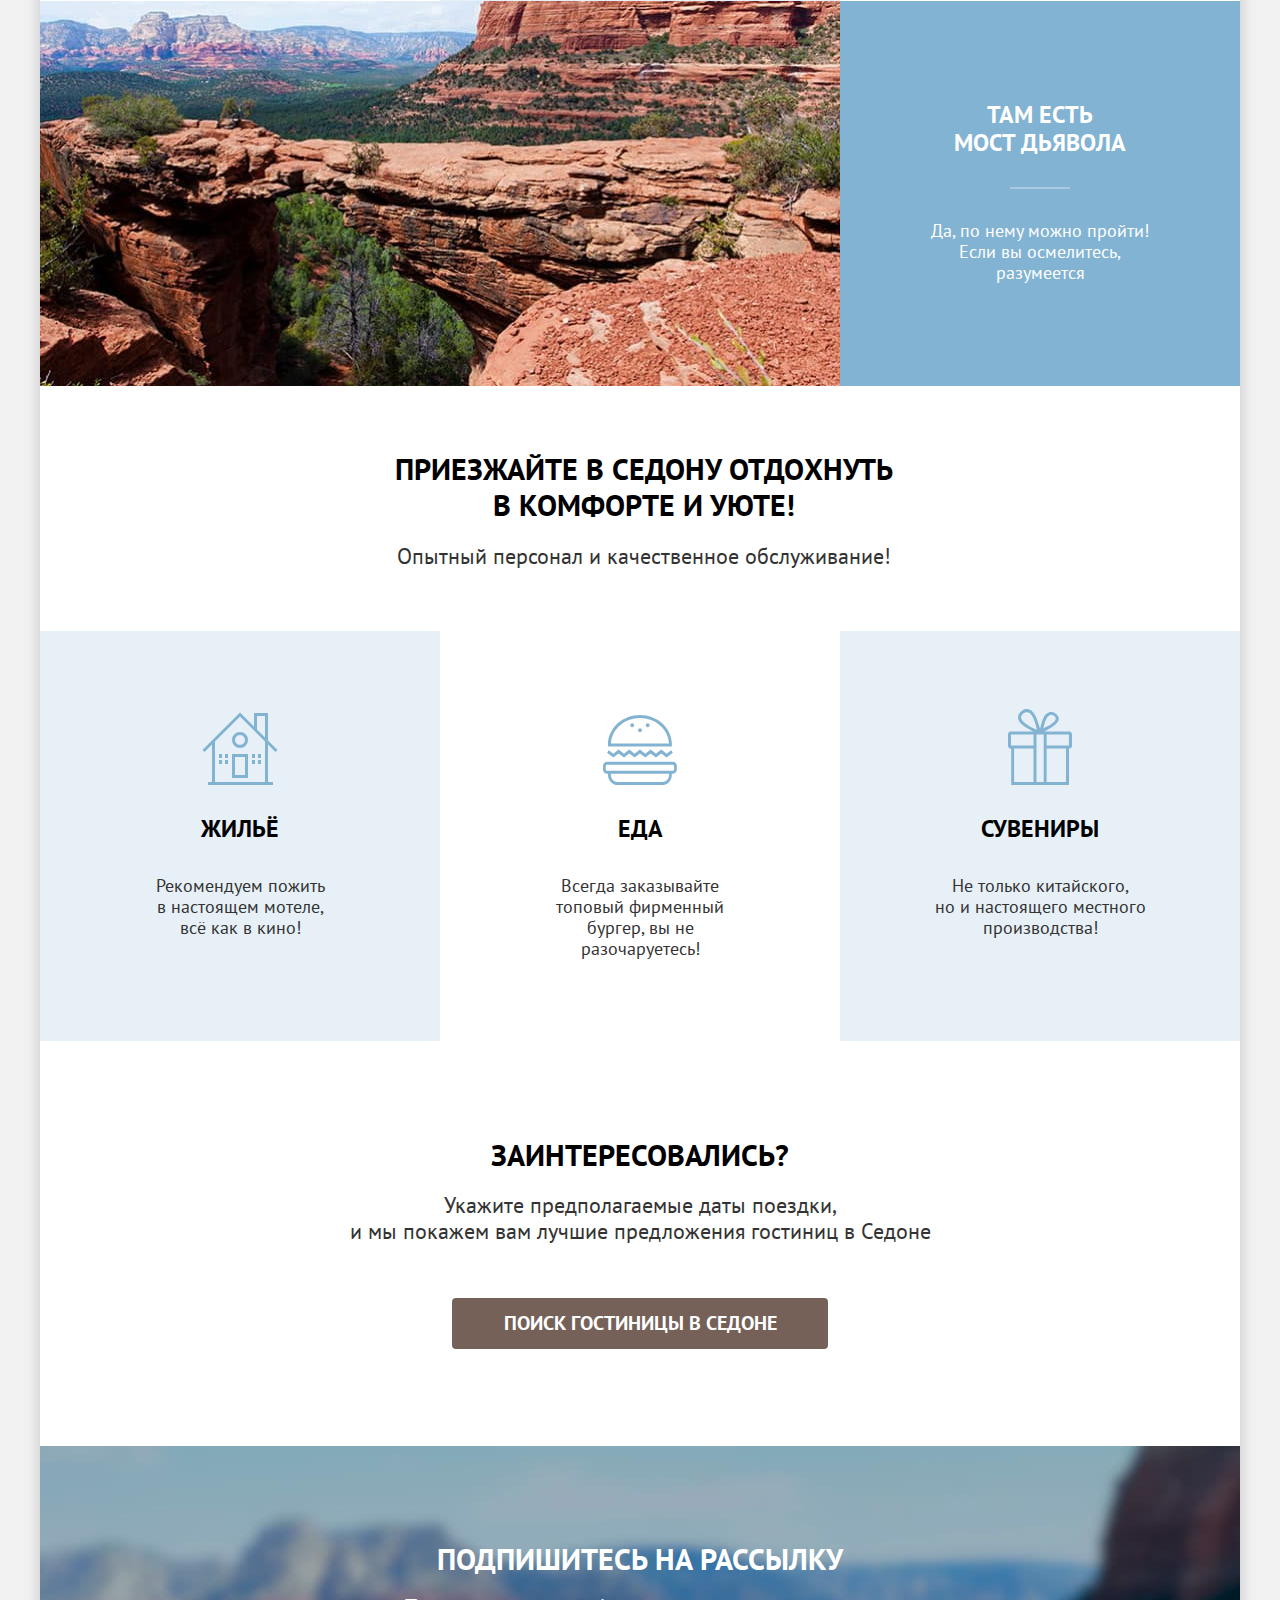
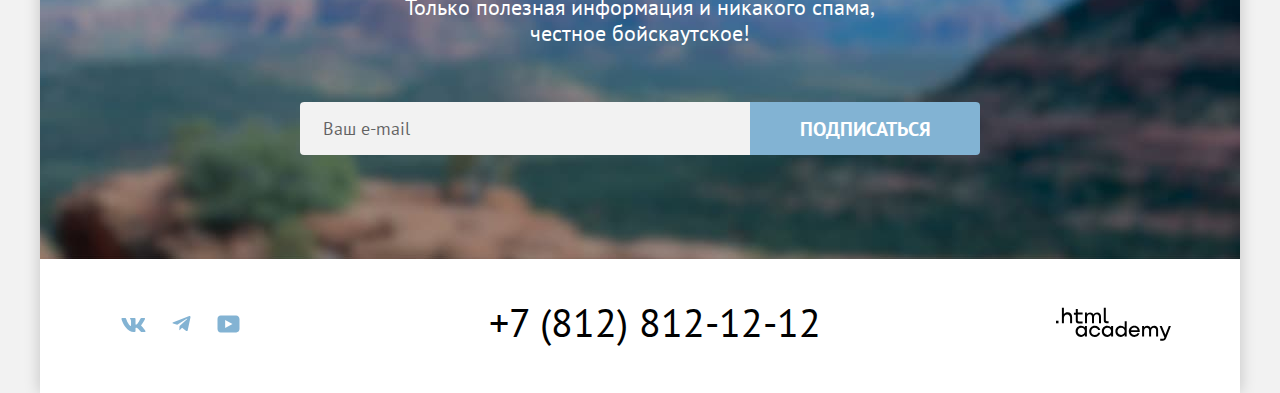
==== commit 467c7238: "дорабатывает минус и плюс в модалке" ====
--- a/index.html
+++ b/index.html
@@ -224,12 +224,12 @@
           </a>
         </div>
       </footer>
-      <div class="modal__wrapper visually-hidden">
+      <div class="modal__wrapper">
         <div class="modal modal__size">
           <button class="icon-close-btn" id="close" type="button">
             <span class="visually-hidden">Закрыть модальное окно</span>
             <svg xmlns="http://www.w3.org/2000/svg" width="15" height="14" fill="none">
-              <path fill="#000"
+              <path
                 d="M14.393 1.292 13.1 0 7.394 5.708 1.685 0 .393 1.292 6.1 7 .393 12.708 1.685 14l5.708-5.708L13.1 14l1.292-1.292L8.685 7l5.708-5.708Z" />
             </svg>
           </button>
@@ -256,23 +256,19 @@
                   <label class="form-label" for="modal-number-adults">
                     Взрослые:</label>
                   <div class="modal-number-input">
+                    <span class="visually-hidden">Уменьшить количество билетов</span>
                     <button class="modal-number-btn-minus" type="button">
-                      <span class="visually-hidden">Уменьшить количество билетов</span>
-                      <span class="icon-btn-minus">
-                        <svg width="20" height="20" viewBox="0 0 20 20" fill="none" xmlns="http://www.w3.org/2000/svg">
-                          <path class="icon-btn-path" d="M3 9V11H17V9H3Z" fill="#756157" />
-                        </svg>
-                      </span>
+                      <svg width="20" height="20" viewBox="0 0 20 20" xmlns="http://www.w3.org/2000/svg">
+                        <path d="M3 9V11H17V9H3Z" />
+                      </svg>
                     </button>
                     <input class="field" type="number" id="modal-number-adults" name="modal-number-adults" min="0"
                       placeholder="2">
+                    <span class="visually-hidden">Увеличить количество билетов</span>
                     <button class="modal-number-btn-plus" type="button">
-                      <span class="visually-hidden">Увеличить количество билетов</span>
-                      <span class="icon-btn-plus">
-                        <svg xmlns="http://www.w3.org/2000/svg" width="14" height="14" fill="none">
-                          <path class="icon-btn-path" fill="#000" d="M14 6H8V0H6v6H0v2h6v6h2V8h6V6Z" />
-                        </svg>
-                      </span>
+                      <svg width="20" height="20" viewBox="0 0 20 20" xmlns="http://www.w3.org/2000/svg">
+                        <path d="M17 9H11V3H9V9H3V11H9V17H11V11H17V9Z" />
+                      </svg>
                     </button>
                   </div>
                 </div>
@@ -286,23 +282,19 @@
                       будут с вами, возраст которых от 6 до 18 лет. Дети<br>до 6 лет размещаются бесплатно.</span>
                   </span>
                   <div class="modal-number-input">
+                    <span class="visually-hidden">Уменьшить количество билетов</span>
                     <button class="modal-number-btn-minus" type="button">
-                      <span class="visually-hidden">Уменьшить количество билетов</span>
-                      <span class="icon-btn-minus">
-                        <svg width="20" height="20" viewBox="0 0 20 20" fill="none" xmlns="http://www.w3.org/2000/svg">
-                          <path class="icon-btn-path" d="M3 9V11H17V9H3Z" fill="#756157" />
-                        </svg>
-                      </span>
+                      <svg width="20" height="20" viewBox="0 0 20 20" xmlns="http://www.w3.org/2000/svg">
+                        <path d="M3 9V11H17V9H3Z" />
+                      </svg>
                     </button>
                     <input class="field" type="number" id="modal-number-kids" name="modal-number-kids" min="0"
                       placeholder="2">
+                    <span class="visually-hidden">Увеличить количество билетов</span>
                     <button class="modal-number-btn-plus" type="button">
-                      <span class="visually-hidden">Увеличить количество билетов</span>
-                      <span class="icon-btn-plus">
-                        <svg xmlns="http://www.w3.org/2000/svg" width="14" height="14" fill="none">
-                          <path class="icon-btn-path" fill="#000" d="M14 6H8V0H6v6H0v2h6v6h2V8h6V6Z" />
-                        </svg>
-                      </span>
+                      <svg width="20" height="20" viewBox="0 0 20 20" xmlns="http://www.w3.org/2000/svg">
+                        <path d="M17 9H11V3H9V9H3V11H9V17H11V11H17V9Z" />
+                      </svg>
                     </button>
                   </div>
                 </div>
--- a/styles/styles.css
+++ b/styles/styles.css
@@ -144,12 +144,9 @@
   transition: background-color 0.3s ease-in-out;
 }
 
-.details-btn:hover {
+.details-btn:hover,
+.details-btn:focus {
   background-color: #615048;
-}
-
-.details-btn:focus {
-  color: #9e9889;
 }
 
 .details-btn:active,
@@ -199,7 +196,9 @@
 .sending-btn:hover,
 .modal-search:hover,
 .sending-btn:focus,
-.filters__btn-apply:focus {
+.favorites-btn:focus,
+.filters__btn-apply:focus,
+.modal-search:focus {
   background-color: #68a2ca;
 }
 
@@ -208,8 +207,12 @@
 }
 
 .favorites-btn--active:hover,
+.favorites-btn--active:focus {
+  background-color: #6c9e42;
+}
+
 .favorites-btn--active:active {
-  background-color: #6c9e42;
+  color: rgba(255, 255, 255, 0.3);
 }
 
 .filters__btn-apply {
@@ -499,16 +502,12 @@
 }
 
 .advantages-list {
+  display: flex;
+  flex-wrap: wrap;
   width: 100%;
   padding: 0;
   margin: 0;
-  display: flex;
-  flex-wrap: wrap;
-}
-
-.advantages-item {
   list-style: none;
-  flex: 1 0 auto;
 }
 
 .advantages-item__wrap {
@@ -546,8 +545,7 @@
 
 .advantages-card__wrap {
   padding: 88px 85px 112px 85px;
-  min-width: 400px;
-  max-width: 100%;
+  width: 400px;
 }
 
 .advantages--opacity {
@@ -598,21 +596,20 @@
 }
 
 .services__cards {
+  display: flex;
+  flex-wrap: wrap;
   width: 100%;
-  display: flex;
-  flex-wrap: wrap;
   padding: 0;
   margin: 0;
+  list-style: none;
 }
 
 .services__card {
+  position: relative;
   display: flex;
   flex-direction: column;
-  flex: 1 0 auto;
-  position: relative;
   width: 400px;
   padding: 160px 85px 64px 85px;
-  list-style: none;
 }
 
 .icon-advantage-1::after {
@@ -763,6 +760,10 @@
   transition: all 0.3s ease-in-out;
 }
 
+.icon-close-btn svg {
+  fill: #000000;
+}
+
 .icon-close-btn:focus {
   outline: 4px solid #83b3d3;
 }
@@ -774,6 +775,7 @@
 .icon-close-btn:active {
   fill: #e6e6e6;
   fill-opacity: 0.3;
+  outline: none;
 }
 
 .modal-title {
@@ -867,14 +869,29 @@
   border: none;
   width: 40px;
   height: 48px;
+  fill: rgba(117, 97, 87, 0.3);
   background-color: #f2f2f2;
-  outline: 4px solid transparent;
-  transition: outline 0.3s ease-in-out;
-}
-
-.modal-number-btn-minus:focus,
-.modal-number-btn-plus:focus {
-  outline: 4px solid #83b3d3;
+  outline: 3px solid transparent;
+  cursor: pointer;
+  transition: all 0.3s ease-in-out;
+}
+
+.modal-number-btn-minus:focus svg,
+.modal-number-btn-plus:focus svg {
+  fill: #000000;
+  outline: 3px solid #82b3d3;
+  border-radius: 4px;
+}
+
+.modal-number-btn-minus:hover svg,
+.modal-number-btn-plus:hover svg {
+  fill: #000000;
+}
+
+.modal-number-btn-minus:active svg,
+.modal-number-btn-plus:active svg {
+  fill: rgba(117, 97, 87, 0.3);
+  outline: 3px solid transparent;
 }
 
 .modal-number-btn-minus {
@@ -900,10 +917,6 @@
 .icon-btn-minus,
 .icon-btn-plus {
   cursor: pointer;
-}
-
-.icon-btn-path {
-  fill: var(--color-btn-number);
 }
 
 .field {
@@ -1167,6 +1180,7 @@
 .icon-telegram svg,
 .icon-youtube svg {
   fill: #83B3D3;
+  transition: all 0.3s ease-in-out;
 }
 
 .icon-vk:hover svg,
@@ -1309,14 +1323,6 @@
   background-size: cover;
   cursor: pointer;
 }
-
-
-
-/* .breadcrumbs-item > .breadcrumbs-link:nth-child(1) {
-  display: inline-block;
-  width: 13px;
-  height: 12px;
-} */
 
 .breadcrumbs-link:hover {
   color: rgba(255, 255, 255, 0.6);
@@ -1745,7 +1751,21 @@
   display: inline-block;
   width: 45px;
   height: 48px;
-}
+  transition: all 0.3s ease-in-out;
+}
+
+
+.type__card-link:active,
+.type__card-link:hover {
+  border-radius: 4px;
+  border: 3px solid var(--ico-basic);
+}
+
+.type__card-link:focus {
+  border: 3px solid #68a2ca;
+}
+
+
 
 .icon--view__card__btn {
   padding: 0;
@@ -1972,19 +1992,25 @@
 }
 
 .pagination-link {
-  display: block;
+  display: inline-block;
   min-width: 60px;
   padding: 2px 10px 2px 10px;
   line-height: 55px;
   text-align: center;
   text-decoration: none;
+  outline: none;
   font-size: 20px;
   font-weight: var(--fw-bold);
   background-color: var(--bg-secondary);
   border-radius: 4px;
   text-transform: uppercase;
   color: var(--color-text-write);
-  transition: color 0.3s ease-in-out;
+  transition: all 0.3s ease-in-out;
+}
+
+.pagination-link:hover,
+.pagination-link:focus {
+  background-color: #68a2ca;
 }
 
 .pagination-link:active {
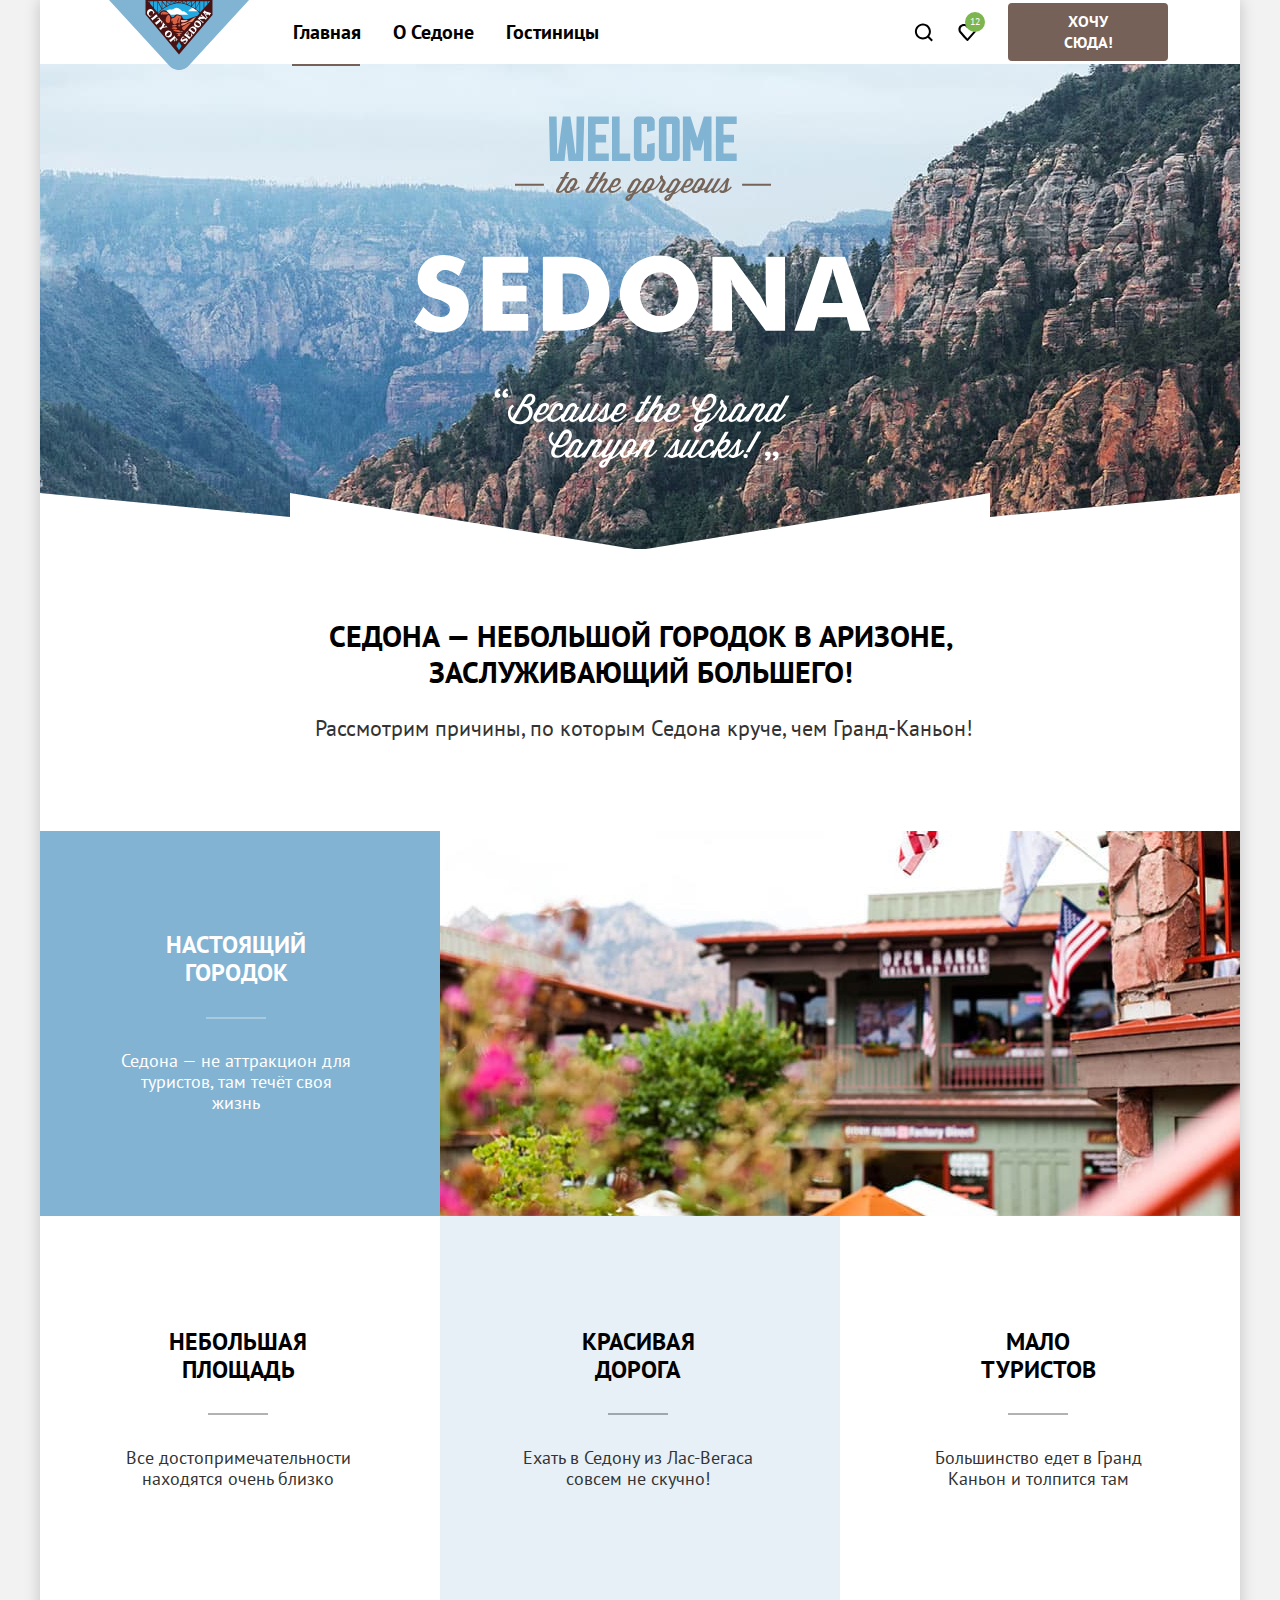
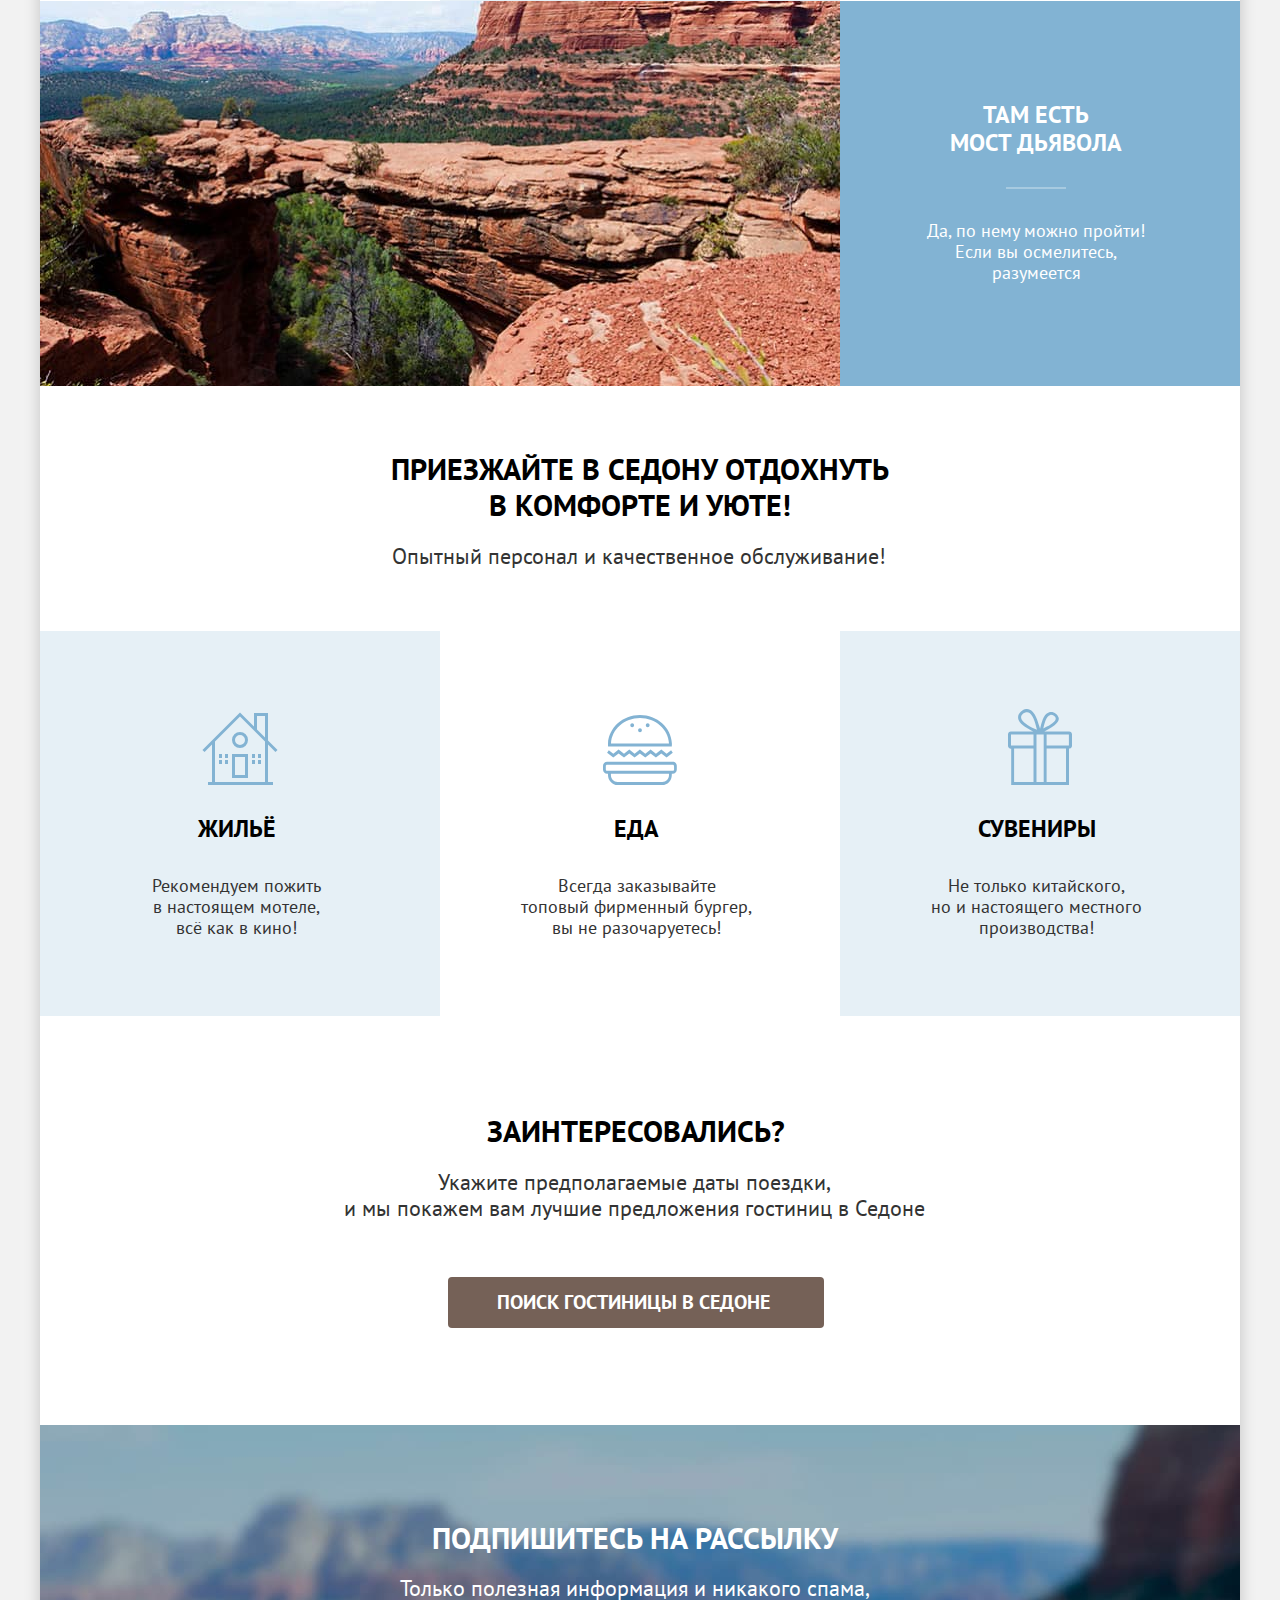
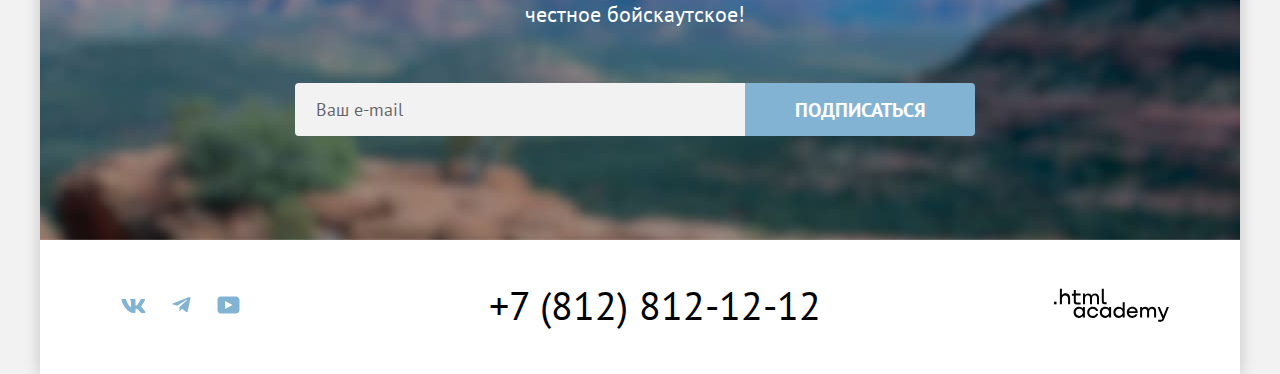
==== commit 707d78b6: "скрывает модалку спомощью display none правильно" ====
--- a/index.html
+++ b/index.html
@@ -50,7 +50,7 @@
           <h1 class="visually-hidden">Сайт Седона</h1>
           <div class="hero__banner">
             <img class="page-header__content__banner-img" width="458" height="352" src="./images/welcome.svg"
-              alt="Welcome to the gogeou sedona 'Becouse the yand canyon aucra!'">
+              alt="welcome to the gorgeous Sedona 'Because the Grand Canyon sucks!'">
           </div>
         </section>
         <section class="advantages" data-test="advantages">
--- a/styles/styles.css
+++ b/styles/styles.css
@@ -38,7 +38,7 @@
   /* Background */
   --bg-basic: rgba(0, 0, 0, 0.3);
   --bg-primary: #82b3d3;
-  --bg-secondary: rgba(131, 179, 211);
+  --bg-secondary: #83b3d3;
   --bg-white: #ffffff;
   /* Icons */
   --ico-basic: #000000;
@@ -229,7 +229,7 @@
 
 .filters__btn-reset {
   padding: 0 50px;
-  margin-top: 29px;
+  margin-top: 36px;
   width: 190px;
   height: auto;
   transition: all 0.2s ease-in;
@@ -301,10 +301,6 @@
 
 /* *** -Start Main Page- ***  */
 
-/* START MODAL SEARCH HOTEL SEDONA */
-
-/* MODAL SEARCH HOTEL SEDONA END */
-
 /* -- Page__Header -- */
 
 .page-header {
@@ -320,7 +316,7 @@
 
 .header-logo {
   position: absolute;
-  margin-left: 70px;
+  margin-left: 69px;
   z-index: 1;
 }
 
@@ -334,9 +330,25 @@
 }
 
 .menu__nav-list {
-  padding-left: 257px;
-  gap: 32px;
+  padding-left: 232px;
   font-weight: var(--fw-bold);
+}
+
+.menu__nav-item:not(:first-child) {
+  margin-left: -10px;
+}
+
+.menu__nav-user-item {
+  margin-left: -18px;
+}
+
+.menu__nav-link {
+  padding: 15px 21px 17px 21px;
+  min-width: 110px;
+}
+
+.menu__nav-user-link {
+  padding: 28px 21px 30px 21px;
 }
 
 .menu__nav-link {
@@ -352,9 +364,9 @@
 .menu__nav-link::before {
   position: absolute;
   content: "";
-  left: 0;
+  top: 60px;
+  left: 20px;
   right: 0;
-  bottom: -20px;
   background-color: var(--color-btn-primary);
   width: 0;
   transition: all 0.3s ease-in;
@@ -362,8 +374,17 @@
 }
 
 .menu__nav-link:hover::before {
-  width: 100%;
-  height: 3px;
+  width: calc(100% - 42px);
+  height: 2px;
+}
+
+.menu__nav-link:focus {
+  outline: 3px solid var(--color-btn-primary);
+}
+
+.menu__nav-user-search:focus,
+.icon-heart:focus {
+  outline: 3px solid #000;
 }
 
 .nav-link-current {
@@ -377,21 +398,17 @@
 .nav-link-current::before {
   position: absolute;
   content: "";
-  width: 100%;
+  width: calc(100% - 42px);
   height: 2px;
+  top: 60px;
   right: 0;
-  left: 0;
-  bottom: -20px;
+  left: 20px;
   background-color: var(--color-btn-primary);
 }
 
 .menu__nav-user {
   margin-left: auto;
-  margin-right: 70px;
-}
-
-.menu__nav-user-item {
-  list-style: none;
+  margin-right: 72px;
 }
 
 .menu__nav-user-search {
@@ -408,7 +425,7 @@
   width: 19px;
   height: 17px;
   display: block;
-  margin: 0 33px 0 25px;
+  margin: 0 38px 0 20px;
   background-repeat: no-repeat;
   background-position: center;
   background-image: url("../images/icons/heart.svg");
@@ -417,8 +434,8 @@
 .favorite-decor::after {
   position: absolute;
   content: attr(data-quantity);
-  top: -12px;
-  right: -10px;
+  top: 9px;
+  right: 3px;
   width: 20px;
   height: 20px;
   color: var(--color-text-write);
@@ -477,12 +494,13 @@
 }
 
 .page-header__content__banner-img {
-  margin: 52px -18px 0 auto;
+  margin: 52px -5px 0 auto;
 }
 
 /* --Section Advantages-- */
 
 .advantages {
+  padding: 45px 0 21px 0;
   width: 100%;
   background-color: var(--bg-white);
 }
@@ -490,15 +508,14 @@
 .advantages__header {
   max-width: 652px;
   margin: 0 auto;
-  padding: 45px 0 90px 0;
 }
 
 .advantages__header-title {
-  margin: 24px -12px 25px 0;
+  margin: 24px -2px 25px 0;
 }
 
 .advantages__header-subtitle {
-  margin: 25px -13px 0 0;
+  margin: 25px -8px 90px 0;
 }
 
 .advantages-list {
@@ -518,7 +535,7 @@
 .advantages__content {
   max-width: 400px;
   text-align: center;
-  padding: 100px 80px 82px 80px;
+  padding: 100px 88px 82px 80px;
   background-color: var(--bg-primary);
 }
 
@@ -544,7 +561,7 @@
 }
 
 .advantages-card__wrap {
-  padding: 88px 85px 112px 85px;
+  padding: 88px 87px 112px 83px;
   width: 400px;
 }
 
@@ -554,6 +571,7 @@
 
 .advantages__card-title {
   position: relative;
+  margin: 24px 0 0 0;
   color: var(--color-text-primary);
   margin-bottom: 63px
 }
@@ -579,20 +597,20 @@
 
 .services {
   background-color: var(--bg-white);
+  padding: 20px 0 35px 0;
 }
 
 .services__header {
   max-width: 655px;
   margin: 0 auto 62px auto;
-  padding: 41px 0 0 0;
 }
 
 .services-title {
-  margin: 24px -8px 20px 0;
+  margin: 24px 0 20px 0;
 }
 
 .services-text {
-  margin: 0 -7px 0 0
+  margin: 0 2px 0 0
 }
 
 .services__cards {
@@ -609,7 +627,7 @@
   display: flex;
   flex-direction: column;
   width: 400px;
-  padding: 160px 85px 64px 85px;
+  padding: 160px 88px 60px 81px;
 }
 
 .icon-advantage-1::after {
@@ -673,7 +691,7 @@
 /* Search Hotel */
 
 .search__hotel {
-  padding: 71px 0 97px 0;
+  padding: 37px 18px 97px 10px;
   background-color: var(--bg-white);
 }
 
@@ -687,7 +705,7 @@
 }
 
 .search__hotel-subtext {
-  margin: -1px 0 54px 0;
+  margin: 0 4px 56px 0;
   text-align: center;
   color: var(--color-text-secondary);
 }
@@ -695,8 +713,8 @@
 .search__hotel-btn {
   display: block;
   width: 376px;
-  padding: 15px 50px 15px 50px;
-  margin: 0 auto;
+  padding: 15px 48px 15px 42px;
+  margin: 0 auto 0 auto;
   text-align: center;
   font-size: 20px;
   background-color: var(--color-btn-primary);
@@ -716,6 +734,7 @@
   left: 0;
   top: 0;
   display: flex;
+  display: none;
   width: 100%;
   height: 100%;
   background-color: rgba(242, 242, 242, 0.8);
@@ -726,7 +745,7 @@
   position: relative;
   padding: 64px 70px;
   margin: auto;
-  background-color: #fff;
+  background-color: #ffffff;
   border-radius: 30px;
   box-shadow: 0 25px 50px 0 rgba(0, 0, 0, 0.15);
 }
@@ -855,7 +874,7 @@
 
 .modal-number-input {
   position: relative;
-  background-color: #f2f2f2;
+  background-color: var(--form-light-element);
   width: 110px;
   height: 48px;
 }
@@ -870,7 +889,7 @@
   width: 40px;
   height: 48px;
   fill: rgba(117, 97, 87, 0.3);
-  background-color: #f2f2f2;
+  background-color: var(--form-light-element);
   outline: 3px solid transparent;
   cursor: pointer;
   transition: all 0.3s ease-in-out;
@@ -921,7 +940,7 @@
 
 .field {
   height: 48px;
-  background: #f2f2f2;
+  background: var(--form-light-element);
   border-radius: 4px;
   border: 3px solid transparent;
   outline: 3px solid transparent;
@@ -1091,7 +1110,7 @@
 /* Section__Sending */
 
 .sending {
-  padding: 95px 70px 104px 70px;
+  padding: 95px 81px 104px 70px;
 }
 
 .sending--bg {
@@ -1101,13 +1120,17 @@
 }
 
 .sending__top-title {
-  margin: 0 0 0 0;
+  margin: 0;
   color: var(--color-text-write);
 }
 
 .sending-text {
-  margin: 17px 0 56px 0;
+  margin: 19px 0 56px 0;
   color: var(--color-text-write);
+}
+
+.sending-catalog-text {
+  color: var(--color-text-secondary);
 }
 
 .sending__form {
@@ -1118,13 +1141,13 @@
 }
 
 .sending-input {
-  padding: 12px 20px;
+  padding: 12px 18px;
   margin: 0 -5px 0 0;
   font-family: inherit;
   font-weight: var(--fw-regular);
   font-size: 18px;
   color: var(--color-text-primary);
-  background-color: #f2f2f2;
+  background-color: var(--form-light-element);
   width: 455px;
   height: auto;
   border-radius: 4px 0 0 4px;
@@ -1165,7 +1188,7 @@
   display: flex;
   justify-content: space-between;
   align-items: center;
-  margin: -4px 69px -4px 81px;
+  margin: -4px 71px -4px 81px;
 }
 
 .footer__social-list {
@@ -1179,7 +1202,7 @@
 .icon-vk svg,
 .icon-telegram svg,
 .icon-youtube svg {
-  fill: #83B3D3;
+  fill: #83b3d3;
   transition: all 0.3s ease-in-out;
 }
 
@@ -1189,7 +1212,7 @@
 .icon-telegram:focus svg,
 .icon-youtube:hover svg,
 .icon-youtube:focus svg {
-  fill: #68A2CA;
+  fill: #68a2ca;
 }
 
 .footer__social-link {
@@ -1204,7 +1227,7 @@
 }
 
 .footer__phone {
-  margin: -7px 0 0 13px;
+  margin: -4px 0 0 15px;
   color: var(--color-text-primary);
   outline: none;
   outline-style: none;
@@ -1252,7 +1275,7 @@
 }
 
 .filter__header {
-  margin: 0 0 39px 0;
+  margin: 0 0 38px 0;
 }
 
 .filter__header-title {
@@ -1277,7 +1300,7 @@
 }
 
 .breadcrumbs-item:first-child {
-  padding-left: 41px;
+  padding-left: 42px;
   width: 20px;
 }
 
@@ -1288,7 +1311,7 @@
 .breadcrumbs-item:nth-child(1)::after {
   content: "";
   position: absolute;
-  left: 24px;
+  left: 23px;
   right: 0;
   top: -7px;
   bottom: 0;
@@ -1305,23 +1328,25 @@
   font-size: 16px;
   font-weight: var(--fw-regular);
   line-height: 21px;
-  transition: color 0.3s ease-in;
+  transition: all 0.3s ease-in;
   cursor: pointer;
 }
 
-.breadcrumbs-link.icon-home::after {
-  position: absolute;
-  content: "";
-  top: -3px;
-  left: 7px;
+.icon-home svg {
+  position: absolute;
+  content: "";
+  top: -2px;
+  left: 8px;
   right: 0;
   transform: translate(-50%, -50%);
-  width: 13px;
-  height: 12px;
-  background-image: url("../images/icons/home.svg");
-  background-repeat: no-repeat;
-  background-size: cover;
+  fill: #ffffff;
+  transition: all 0.3s ease-in;
   cursor: pointer;
+}
+
+.icon-home:hover svg,
+.icon-home:focus svg {
+  fill: rgba(255, 255, 255, 0.6);
 }
 
 .breadcrumbs-link:hover {
@@ -1333,7 +1358,7 @@
 }
 
 .filter__hotel {
-  padding: 40px 70px 72px 70px;
+  padding: 41px 73px 72px 70px;
 }
 
 .catalog__filter {
@@ -1361,7 +1386,7 @@
 }
 
 .catalog__filter-title {
-  margin-bottom: 32px;
+  margin-bottom: 33px;
   color: var(--color-text-write);
   font-size: 20px;
   font-weight: var(--fw-bold);
@@ -1591,10 +1616,10 @@
 }
 
 .range-input {
-  padding: 12px 45px 12px 20px;
+  padding: 12px 45px 15px 24px;
   font: inherit;
   text-align: left;
-  background-color: var(--bg-white);
+  background-color: var(--form-light-element);
   border: none;
   outline: 3px solid transparent;
   appearance: textfield;
@@ -1612,7 +1637,6 @@
   color: rgba(0, 0, 0, 0.3);
   font-size: 18px;
   font-weight: var(--fw-regular);
-
 }
 
 .range-input:focus {
@@ -1634,7 +1658,7 @@
   display: flex;
   justify-content: flex-end;
   flex-direction: column;
-  margin-left: 74px;
+  margin-left: 68px;
 }
 
 /* End Section__Filter */
@@ -1642,7 +1666,7 @@
 /* Section__Catalog__Hotel */
 
 .catalog__hotel {
-  padding: 50px 70px 63px 70px;
+  padding: 50px 74px 63px 68px;
   background-color: var(--bg-white);
 }
 
@@ -1667,14 +1691,13 @@
 
 .select-control__inner {
   position: relative;
-  margin-right: 2px;
 }
 
 .icon--select-arrow {
   position: absolute;
   content: "";
-  right: 16px;
-  top: 45%;
+  right: 13px;
+  top: 50%;
   fill: #000000;
   transform: translate(0, -50%) rotate(0);
   transition: all 0.3s ease-in;
@@ -1685,7 +1708,7 @@
 }
 
 .select-control {
-  padding: 14px 34px 14px 20px;
+  padding: 13px 34px 14px 21px;
   width: 292px;
   height: 49px;
   background-color: var(--bg-white);
@@ -1730,19 +1753,16 @@
 }
 
 .type__card-list {
-  width: 168px;
+  max-width: 168px;
   display: flex;
   flex-wrap: wrap;
-  justify-content: end;
-  margin: 2px 0 0 58px;
+  gap: 10px;
+  margin: 0 0 0 73px;
   padding: 0;
   list-style: none;
-
-}
-
-.type__card-item:not(:first-child) {
-  margin-left: 11px;
-  margin-bottom: 8px;
+}
+
+.type__card-item {
   width: 45px;
   height: 48px;
 }
@@ -1754,18 +1774,15 @@
   transition: all 0.3s ease-in-out;
 }
 
-
 .type__card-link:active,
 .type__card-link:hover {
   border-radius: 4px;
-  border: 3px solid var(--ico-basic);
+  border: 2px solid var(--ico-basic);
 }
 
 .type__card-link:focus {
-  border: 3px solid #68a2ca;
-}
-
-
+  border: 2px solid #68a2ca;
+}
 
 .icon--view__card__btn {
   padding: 0;
@@ -1775,7 +1792,7 @@
   background-position: center;
   outline: none;
   border-radius: 4px;
-  border: 3px solid #e5e5e5;
+  border: 2px solid #e5e5e5;
   cursor: pointer;
   width: 45px;
   height: 48px;
@@ -1789,7 +1806,7 @@
   background-position: center;
   outline: none;
   border-radius: 4px;
-  border: 3px solid #e5e5e5;
+  border: 2px solid #e5e5e5;
   cursor: pointer;
   width: 45px;
   height: 48px;
@@ -1803,7 +1820,7 @@
   background-position: center;
   outline: none;
   border-radius: 4px;
-  border: 3px solid #e5e5e5;
+  border: 2px solid #e5e5e5;
   cursor: pointer;
   width: 45px;
   height: 48px;
@@ -1813,24 +1830,24 @@
 .icon--view__list.active,
 .icon--view__gallery.active {
   border-radius: 4px;
-  border: 3px solid var(--ico-basic);
+  border: 2px solid var(--ico-basic);
 }
 
 /* == Cards == */
 
 .cards {
-  margin: 40px 0 0 0;
-  padding: 0 0 40px 0;
+  margin: 42px 0 0 0;
+  padding: 0 0 39px 0;
   display: flex;
   flex-wrap: wrap;
-  column-gap: 20px;
+  column-gap: 19px;
   row-gap: 19px;
   border-bottom: 1px solid #e6e6e6;
   list-style: none;
 }
 
 .card-item {
-  padding: 17px 20px 21px 20px;
+  padding: 17px 18px 21px 22px;
   width: 340px;
   border-radius: 4px;
   border: 1px solid #e6e6e6;
@@ -1851,7 +1868,7 @@
 .card__info {
   display: flex;
   justify-content: space-between;
-  margin-bottom: 14px;
+  margin-bottom: 13px;
   color: var(--color-text-secondary);
   font-size: 18px;
   font-weight: var(--fw-regular);
@@ -1975,7 +1992,7 @@
 
 .pagination-list {
   padding: 0;
-  margin: 77px 0 0 0;
+  margin: 38px 0 0 0;
   display: flex;
   justify-content: flex-start;
   flex-wrap: wrap;
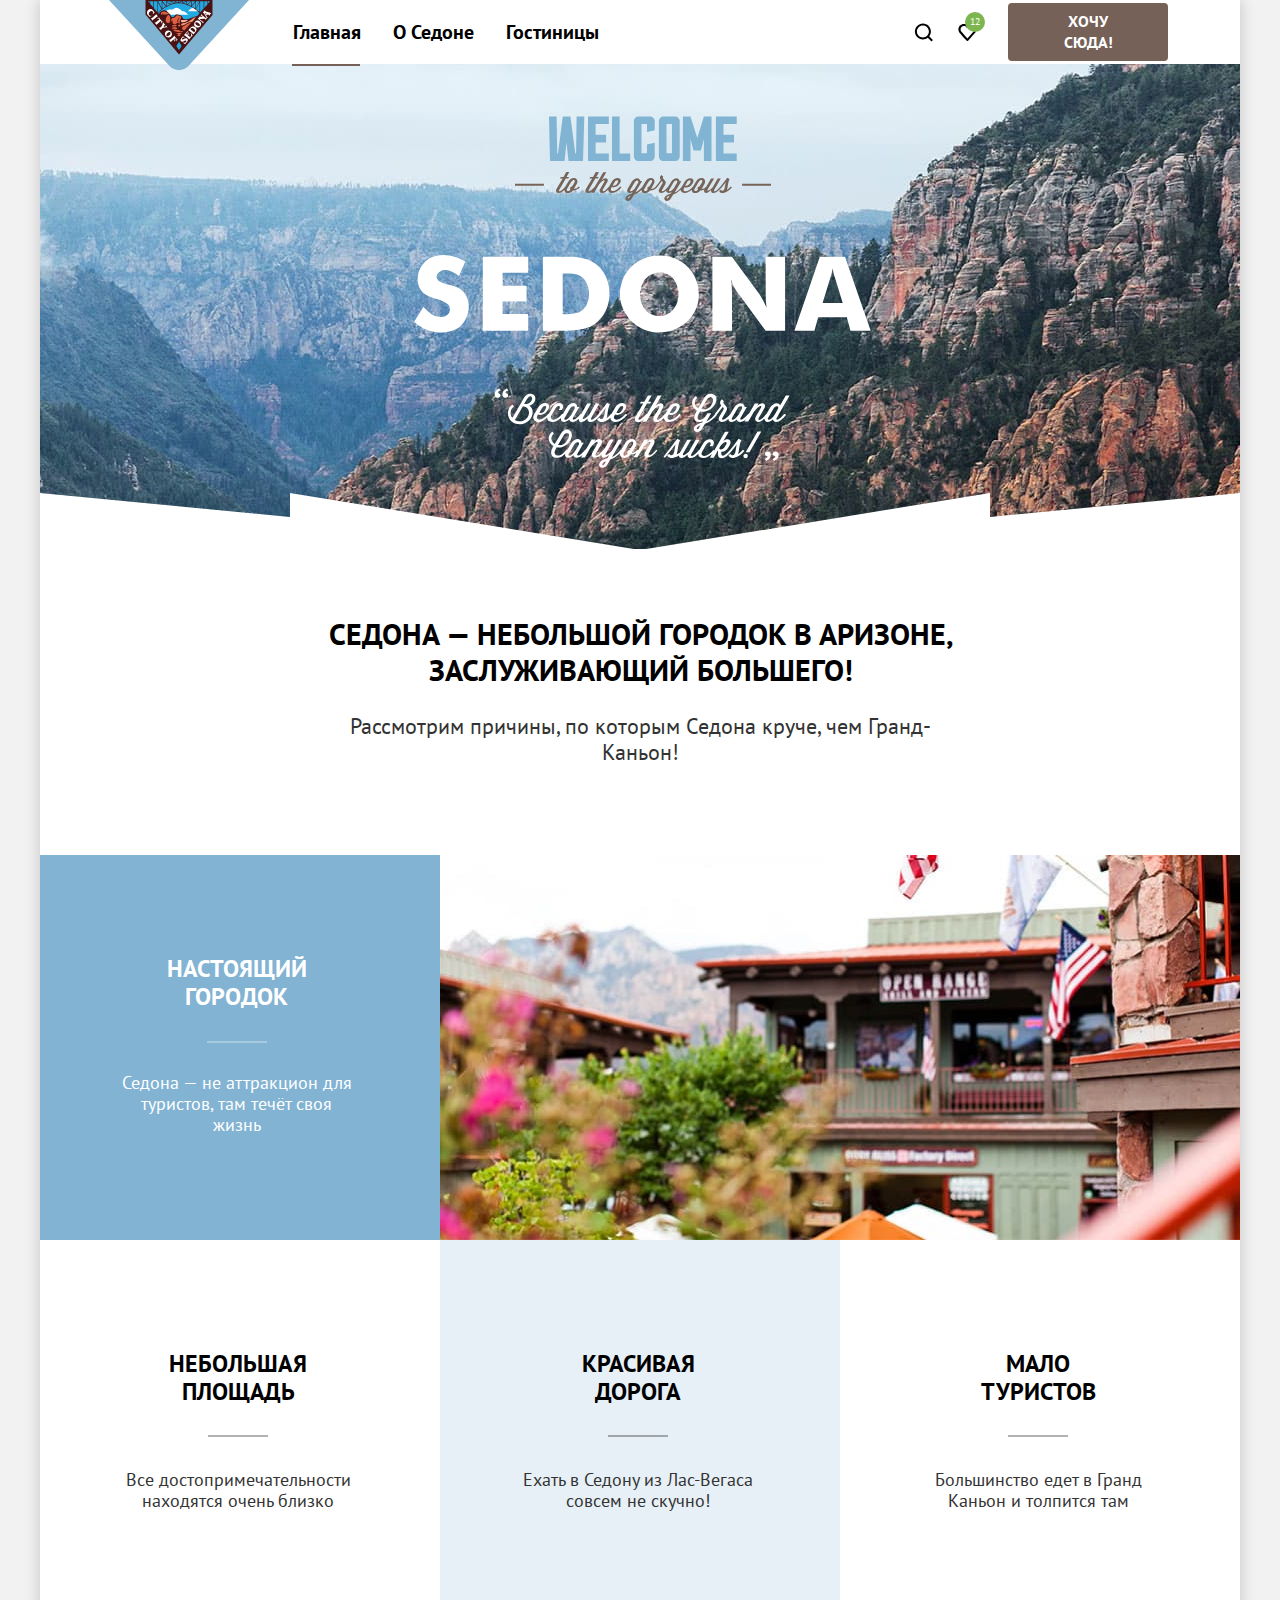
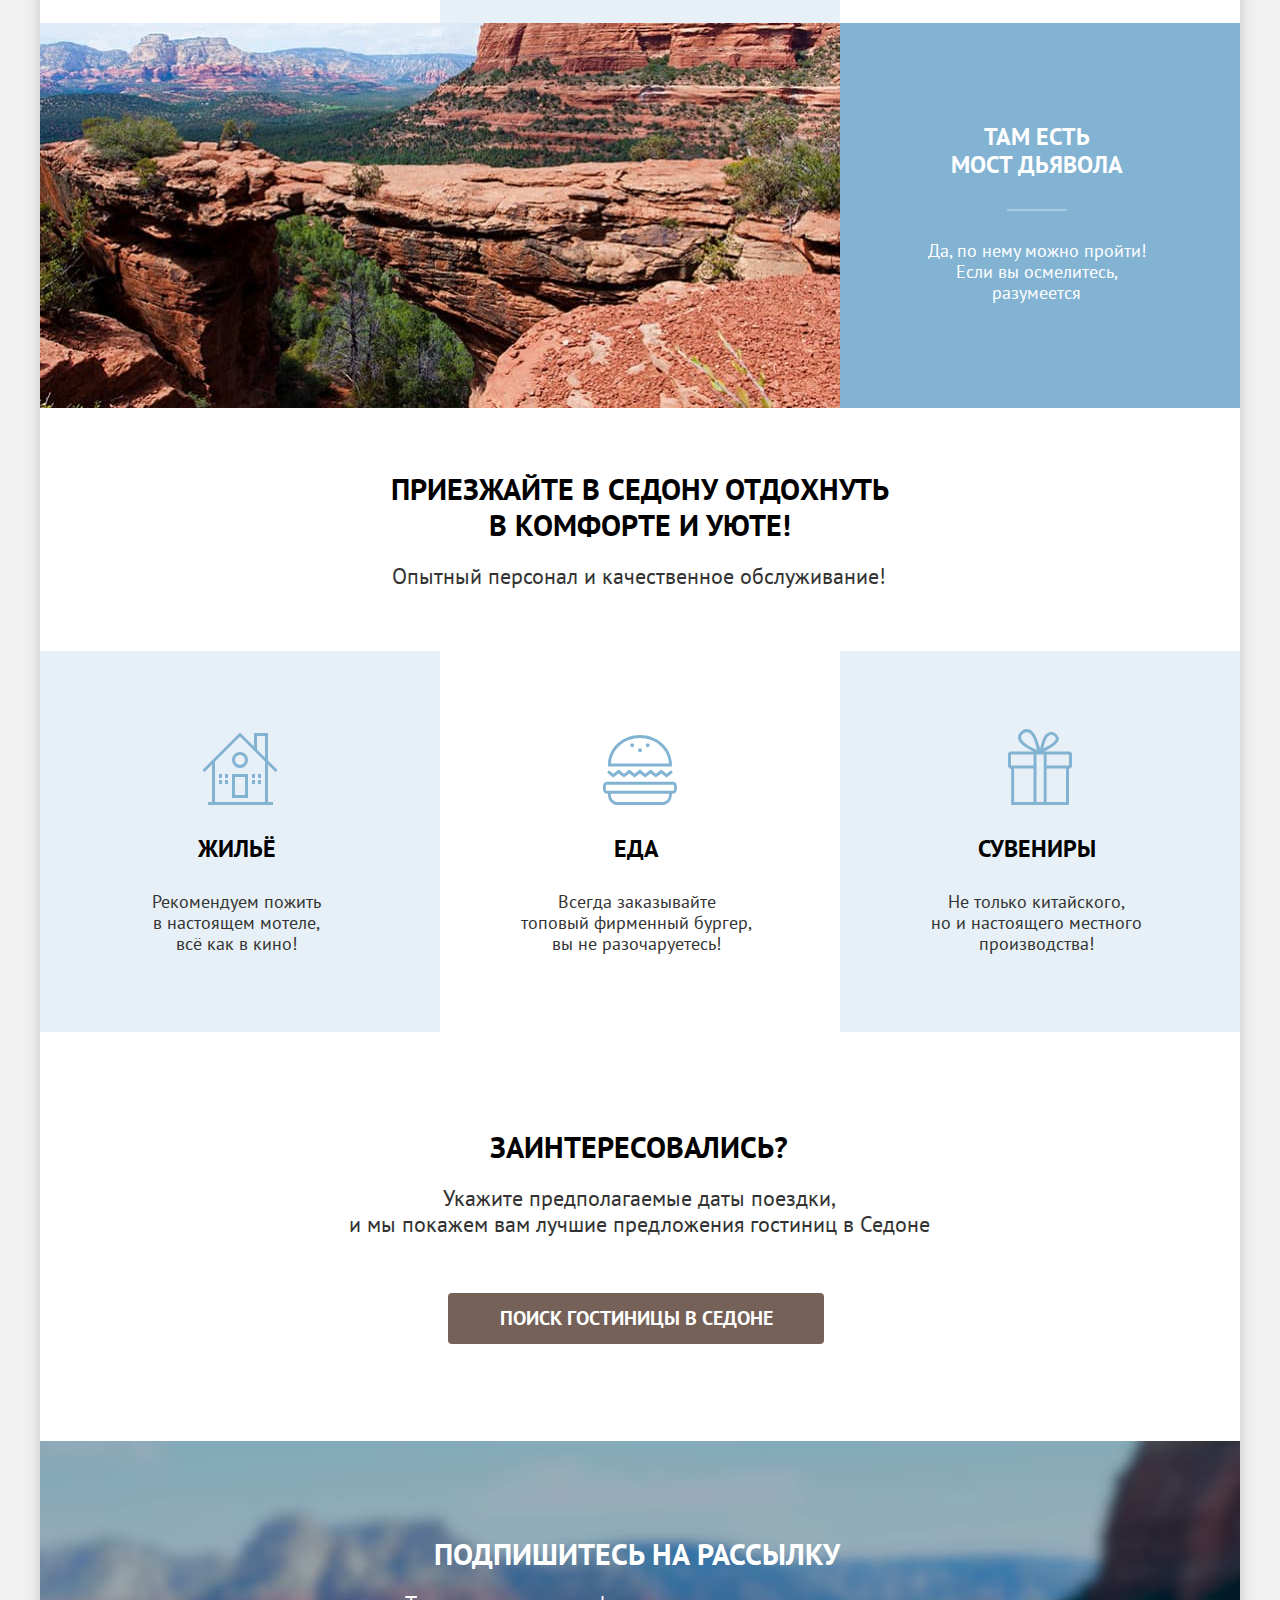
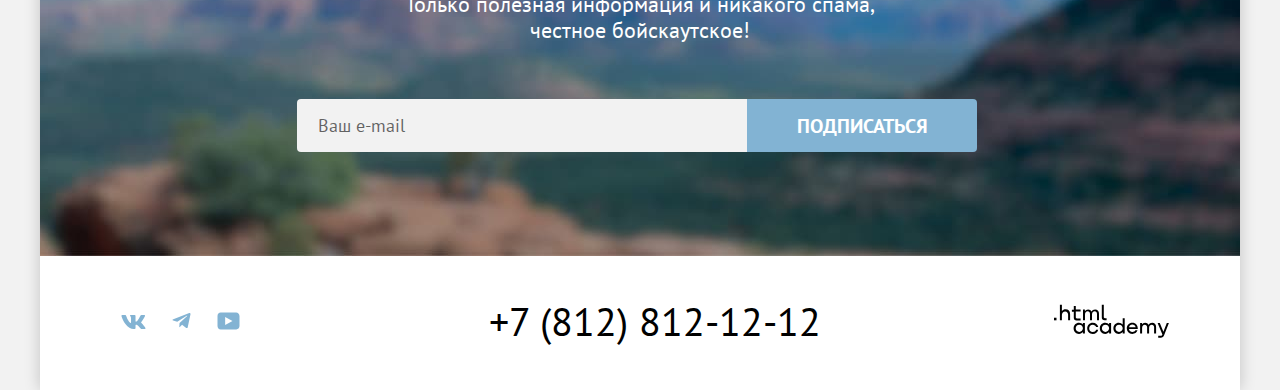
==== commit 384cefdd: "w3c проверка" ====
--- a/index.html
+++ b/index.html
@@ -166,7 +166,7 @@
           <ul class="footer__social-list">
             <li class="footer__social-item">
               <a class="footer__social-link icon-vk" href="https://vk.com/htmlacademy" rel="noreferrer">
-                <svg xmlns="http: //www.w3.org/2000/svg" width="25" height="14">
+                <svg xmlns="http://www.w3.org/2000/svg" width="25" height="14">
                   <path
                     d="M23.95.948c.166-.546 0-.948-.795-.948H20.53c-.668 0-.976.347-1.143.73 0 0-1.335 3.196-3.226 5.272-.612.602-.89.793-1.224.793-.167 0-.418-.191-.418-.738V.948c0-.656-.184-.948-.74-.948H9.65c-.417 0-.668.304-.668.593 0 .621.946.765 1.043 2.513v3.798c0 .833-.153.984-.487.984-.89 0-3.055-3.211-4.34-6.885C4.949.288 4.698 0 4.027 0H1.4C.65 0 .5.347.5.73c0 .682.89 4.07 4.145 8.551C6.815 12.341 9.87 14 12.653 14c1.669 0 1.875-.368 1.875-1.003v-2.313c0-.737.158-.884.687-.884.39 0 1.057.192 2.615 1.667C19.61 13.216 19.903 14 20.905 14h2.625c.75 0 1.126-.368.91-1.096-.238-.724-1.088-1.775-2.215-3.022-.612-.71-1.53-1.475-1.81-1.858-.388-.491-.277-.71 0-1.147 0 0 3.2-4.426 3.534-5.929Z" />
                 </svg>
@@ -224,7 +224,7 @@
           </a>
         </div>
       </footer>
-      <div class="modal__wrapper">
+      <div class="modal__wrapper none">
         <div class="modal modal__size">
           <button class="icon-close-btn" id="close" type="button">
             <span class="visually-hidden">Закрыть модальное окно</span>
--- a/styles/styles.css
+++ b/styles/styles.css
@@ -500,7 +500,7 @@
 /* --Section Advantages-- */
 
 .advantages {
-  padding: 45px 0 21px 0;
+  padding: 43px 0 21px 0;
   width: 100%;
   background-color: var(--bg-white);
 }
@@ -515,7 +515,7 @@
 }
 
 .advantages__header-subtitle {
-  margin: 25px -8px 90px 0;
+  margin: 25px 0 90px 0;
 }
 
 .advantages-list {
@@ -535,7 +535,7 @@
 .advantages__content {
   max-width: 400px;
   text-align: center;
-  padding: 100px 88px 82px 80px;
+  padding: 100px 88px 82px 81px;
   background-color: var(--bg-primary);
 }
 
@@ -557,11 +557,11 @@
 }
 
 .advantages__content-subtitle {
-  margin: 63px 0 0 0;
+  margin: 61px 0 0 0;
 }
 
 .advantages-card__wrap {
-  padding: 88px 87px 112px 83px;
+  padding: 86px 87px 112px 83px;
   width: 400px;
 }
 
@@ -597,7 +597,7 @@
 
 .services {
   background-color: var(--bg-white);
-  padding: 20px 0 35px 0;
+  padding: 18px 0 35px 0;
 }
 
 .services__header {
@@ -681,7 +681,7 @@
 
 .services__card-title {
   color: var(--color-text-primary);
-  margin-bottom: 14px;
+  margin-bottom: 10px;
 }
 
 .services__card-text {
@@ -701,11 +701,11 @@
 }
 
 .search__hotel-title {
-  margin: 25px 0 20px 0;
+  margin: 25px 0 20px 6px;
 }
 
 .search__hotel-subtext {
-  margin: 0 4px 56px 0;
+  margin: 0 -6px 56px 0;
   text-align: center;
   color: var(--color-text-secondary);
 }
@@ -713,7 +713,7 @@
 .search__hotel-btn {
   display: block;
   width: 376px;
-  padding: 15px 48px 15px 42px;
+  padding: 15px 50px 15px 50px;
   margin: 0 auto 0 auto;
   text-align: center;
   font-size: 20px;
@@ -734,11 +734,14 @@
   left: 0;
   top: 0;
   display: flex;
-  display: none;
   width: 100%;
   height: 100%;
   background-color: rgba(242, 242, 242, 0.8);
   z-index: 99;
+}
+
+.none {
+  display: none;
 }
 
 .modal {
@@ -1110,7 +1113,7 @@
 /* Section__Sending */
 
 .sending {
-  padding: 95px 81px 104px 70px;
+  padding: 95px 81px 104px 75px;
 }
 
 .sending--bg {
@@ -1125,7 +1128,7 @@
 }
 
 .sending-text {
-  margin: 19px 0 56px 0;
+  margin: 19px 0 56px 5px;
   color: var(--color-text-write);
 }
 
